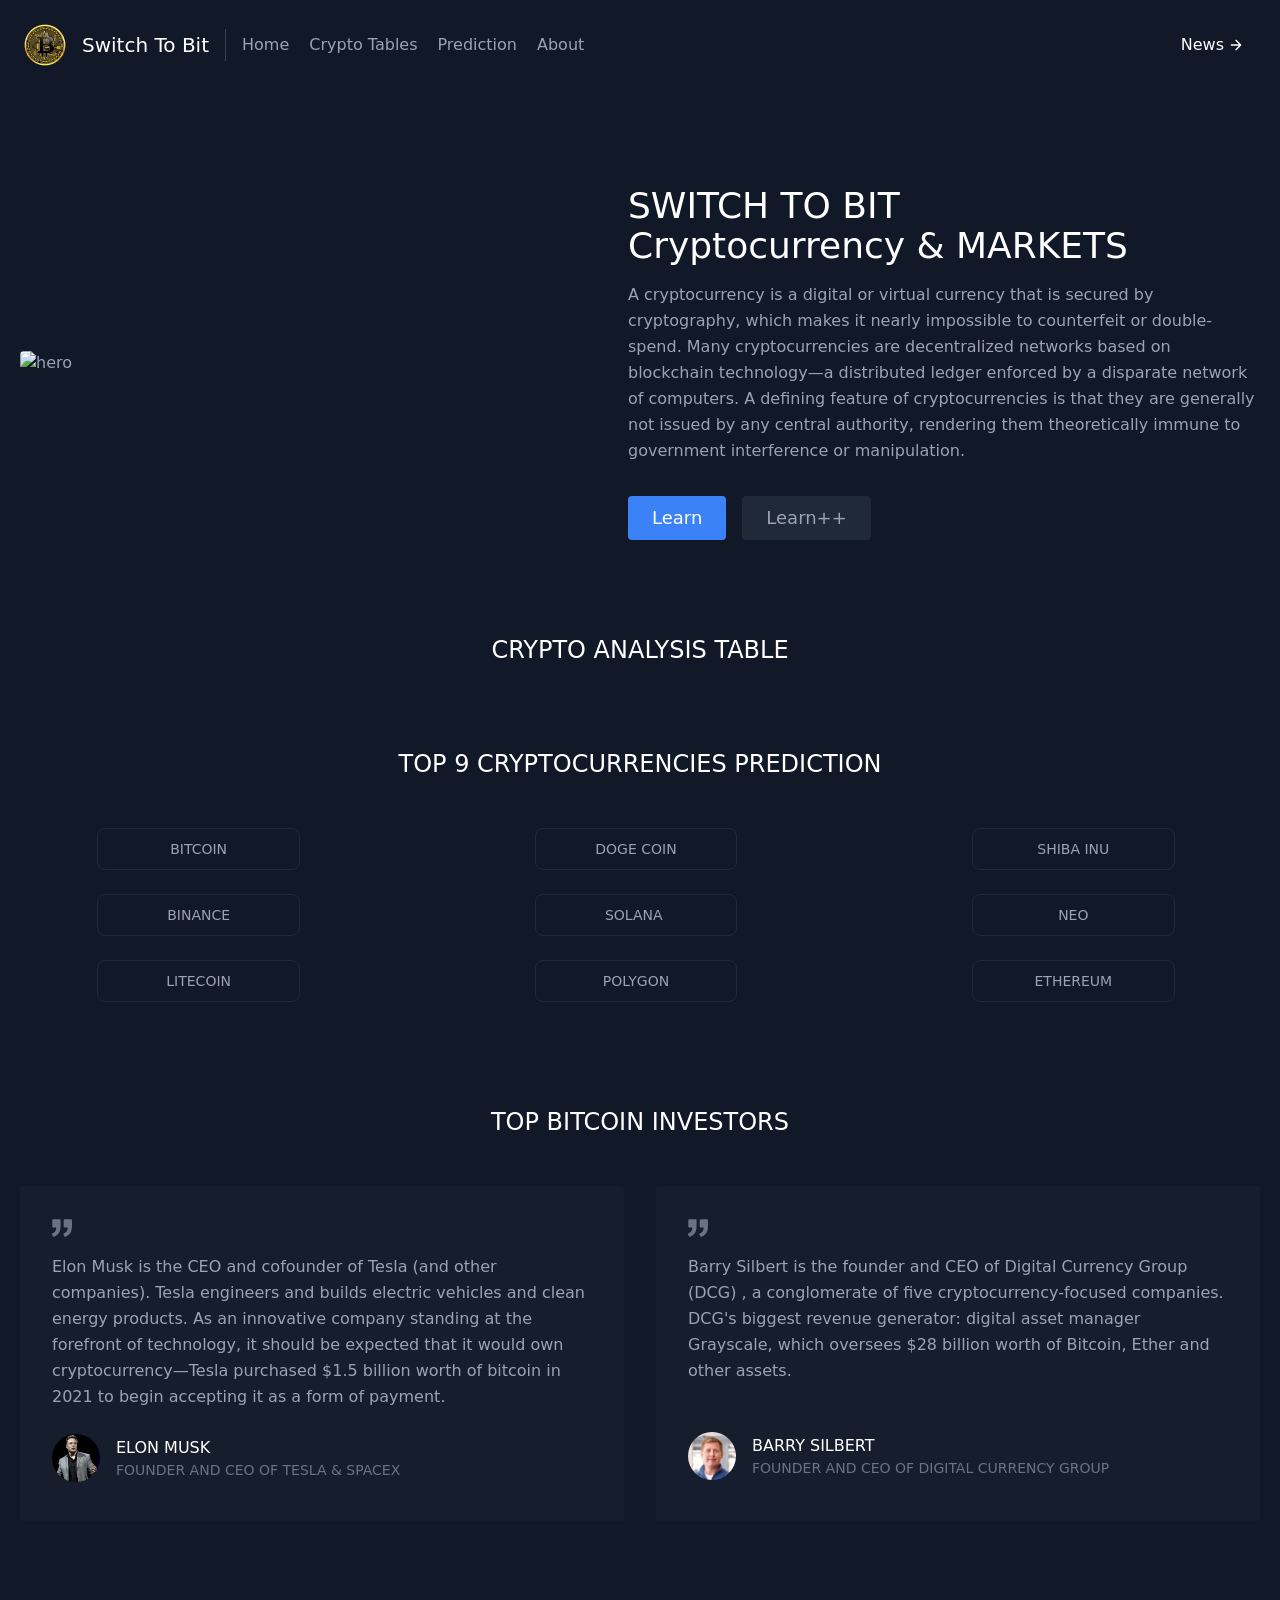
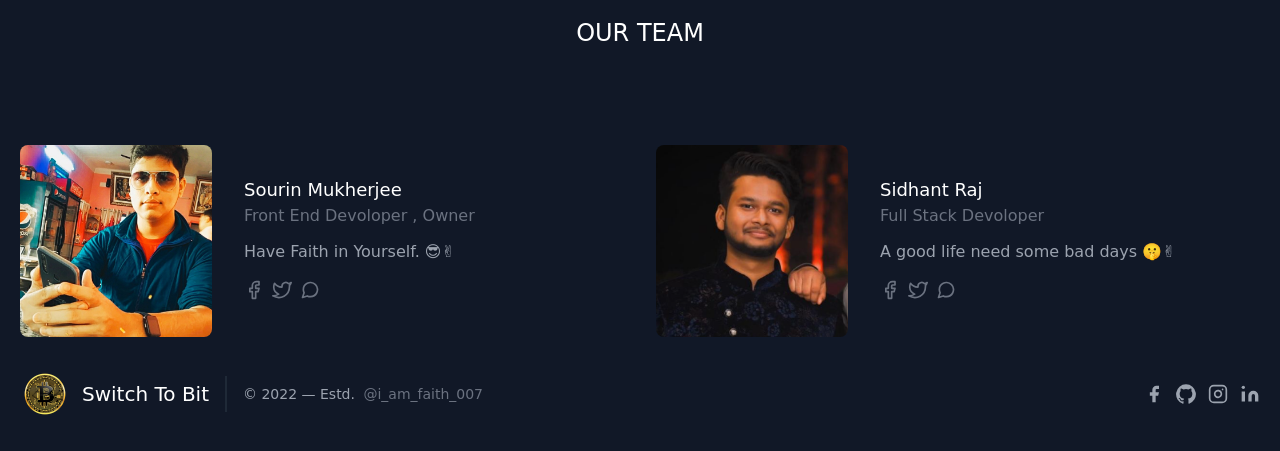
==== index.html @ f7855579 "Modified files" ====
<!doctype html>
<html>

<head>
  <meta charset="UTF-8">
  <meta name="viewport" content="width=device-width, initial-scale=1.0">
  <title>Switch To Bit - Cryptocurrency</title>
  <link rel="icon" href="assets/main_biotcoin_logo.22d9ada9.png" />
  <link rel="stylesheet" href="style.css">
  <script src="script.js" defer></script>
</head>

<body style=" overflow-x: hidden;">
  <!-- <h1>Header File                   Start/h1> -->
  <header class="text-gray-400 bg-gray-900 body-font" style="user-select: auto;">
    <div class="container mx-auto flex flex-wrap p-5 flex-col md:flex-row items-center" style="user-select: auto;">
      <a class="flex title-font font-medium items-center text-white mb-4 md:mb-0" style="user-select: auto;">
        <img src="assets/main_biotcoin_logo.22d9ada9.png" alt="Bitcoin" width="50px">

        <span href="try.html" class="ml-3 text-xl" style="user-select: auto;">Switch To Bit</span>
      </a>
      <nav
        class="md:mr-auto md:ml-4 md:py-1 md:pl-4 md:border-l md:border-gray-700 md:text-base	flex flex-wrap items-center text-[0.95rem] justify-center"
        style="user-select: auto;">
        <a href="#Home" class="mr-5 hover:text-white" style="user-select: auto;">Home</a>
        <a href="#Crypto Tables" class="mr-5 hover:text-white" style="user-select: auto;">Crypto Tables</a>
        <a href="#Prediction" class="mr-5 hover:text-white" style="user-select: auto;">Prediction</a>
        <a href="#About" class="mr-5 hover:text-white" style="user-select: auto;">About</a>
      </nav>
      <button href="/" onclick="openInNewTab('https://u.today/');"
        class="inline-flex items-center bg--800 text-white border-0 py-2 px-4 focus:outline-none hover:bg-blue-800 rounded text-base mt-4 md:mt-0"
        style="user-select: auto;">News
        <svg fill="none" stroke="currentColor" stroke-linecap="round" stroke-linejoin="round" stroke-width="2"
          class="w-4 h-4 ml-1" viewBox="0 0 24 24" style="user-select: auto;">
          <path d="M5 12h14M12 5l7 7-7 7" style="user-select: auto;"></path>
        </svg>
      </button>
      <script
        src="https://cdn.jsdelivr.net/gh/cferdinandi/smooth-scroll@15.0.0/dist/smooth-scroll.polyfills.min.js"></script>
    </div>
    <!-- <h1>Header File                   end/h1> -->

    

    <!-- TradingView Widget BEGIN      SLIDER START-->
   
    <div class="tradingview-widget-container">
      <div class="tradingview-widget-container__widget"></div>
      <!-- <div class="tradingview-widget-copyright"><a href="https://www.tradingview.com/markets/" rel="noopener" target="_blank"><span class="blue-text">Markets</span></a> by TradingView</div> -->
      <script type="text/javascript" src="https://s3.tradingview.com/external-embedding/embed-widget-ticker-tape.js"
        async>
          {
            "symbols": [
              {
                "proName": "BITSTAMP:BTCUSD",
                "title": "Bitcoin"
              },
              {
                "proName": "BITSTAMP:ETHUSD",
                "title": "Ethereum"
              },
              {
                "description": "Solana",
                "proName": "FTX:SOLUSD"
              },
              {
                "description": "Shiba Inu",
                "proName": "KUCOIN:SHIBUSDT"
              },
              {
                "description": "AVAX",
                "proName": "CRYPTOCAP:AVAX"
              },
              {
                "description": "Binance",
                "proName": "BINANCE:BNBUSDT"
              },
              {
                "description": "Doge ",
                "proName": "CRYPTOCAP:DOGE"
              },
              {
                "description": "IOTEX",
                "proName": "BINANCE:IOTXUSDT"
              }
            ],
              "showSymbolLogo": true,
                "colorTheme": "dark",
                  "isTransparent": false,
                    "displayMode": "adaptive",
                      "locale": "en"
          }
        </script>
    </div>
    <!-- TradingView Widget END     SLIDER END-->
  </header>
  <section  id="Home" class="text-gray-400 bg-gray-900 body-font" style="user-select: auto;">
    <div class="container mx-auto flex px-5 py-6 md:py-24 md:flex-row flex-col items-center" style="user-select: auto;">
      <div class="lg:max-w-lg lg:w-full md:w-1/2 w-5/6 md:mb-0 mb-10" style="user-select: auto;">
        <img class="object-cover object-center rounded" alt="hero"
          src="https://source.unsplash.com/random/720x600/?cryptocurrency,bitcoin,cryptomarket,Ethereum,shibainu,stockmarket"
          style="user-select: auto;">
      </div>
      <div
        class="lg:flex-grow md:w-1/2 lg:pl-24 md:pl-16 flex flex-col md:items-start md:text-left items-center text-center"
        style="user-select: auto;">
        <h1  class="title-font sm:text-4xl text-3xl mb-4 font-medium text-white" style="user-select: auto;">
          SWITCH TO BIT
          <br class="hidden lg:inline-block " style="user-select: auto;">Cryptocurrency & MARKETS
        </h1>
        <p class="mb-8 leading-relaxed " style="user-select: auto;">A cryptocurrency is a digital or virtual currency
          that is secured by cryptography, which makes it nearly impossible to counterfeit or double-spend.<span class="hidden md:inline"> Many
          cryptocurrencies are decentralized networks based on blockchain technology—a distributed ledger enforced by a
          disparate network of computers. A defining feature of cryptocurrencies is that they are generally not issued
          by any central authority, rendering them theoretically immune to government interference
          or manipulation.</span></p>
        <div class="flex justify-center" style="user-select: auto;">
          <button href="/" onclick="openInNewTab('https://courses.dcxlearn.com');"
            class="inline-flex text-white bg-blue-500 border-0 py-2 px-6 focus:outline-none hover:bg-blue-600 rounded text-lg"
            style="user-select: auto;">Learn</button>
          <button href="/" onclick="openInNewTab('https://www.coursera.org/courses?query=cryptocurrency');"
            class="ml-4 inline-flex text-gray-400 bg-gray-800 border-0 py-2 px-6 focus:outline-none hover:bg-gray-700 hover:text-white rounded text-lg"
            style="user-select: auto;">Learn++</button>
        </div>
      </div>
    </div>
    <h1 id="Crypto Tables" class="text-xl font-medium title-font mb-8 text-white transition ease-in-out delay-10 hover:-translate-y-1 hover:scale-110  duration-300"><big>
          <center>CRYPTO ANALYSIS TABLE</center>
        </big> </h1>
    <!-- TradingView Widget BEGIN    TABLE START-->
    <section class="m-auto overflow-auto md:overflow-hidden">
      <div class="tradingview-widget-container m-auto">
        <div class="tradingview-widget-container__widget"></div>
        <!-- <div class="tradingview-widget-copyright"><a href="https://www.tradingview.com/markets/cryptocurrencies/prices-all/" rel="noopener" target="_blank"><span class="blue-text">Cryptocurrency Markets</span></a> by TradingView</div> -->
        <script type="text/javascript" src="https://s3.tradingview.com/external-embedding/embed-widget-screener.js"
          async>
            {
              "width": "98%",
                "height": "550",
                  "defaultColumn": "overview",
                    "screener_type": "crypto_mkt",
                      "displayCurrency": "USD",
                        "colorTheme": "dark",
                          "locale": "en"
            }
          </script>
      </div>

    </section>
    <!-- TradingView Widget END    TABLE END-->

  </section>


   <!-- <h1> Prediction                 Start/h1> -->
  <section class="text-gray-400 bg-gray-900 body-font w-full pt-5 m-auto" style="user-select: auto;">


    <h1 id="Prediction" class="text-2xl font-medium title-font mb-12 mt-8 text-white transition ease-in-out delay-10 hover:-translate-y-1 hover:scale-110  duration-300">
          <center>TOP 9 CRYPTOCURRENCIES PREDICTION</center>
        </h1>

    <div class="grid gap-x-8 gap-y-4 grid-cols-2 md:grid-cols-3 justify-items-center">
<!-- 
      <a href="assets/BTC.jpeg" target="_blank"
        class="w-32 md:w-1/2 text-gray-900 hover:text-white border border-gray-800 hover:bg-gray-900 focus:ring-4 focus:outline-none focus:ring-gray-300 font-medium rounded-lg text-sm px-5 py-2.5 text-center mr-2 mb-2 dark:border-gray-600 dark:text-gray-400 dark:hover:text-white dark:hover:bg-gray-600 dark:focus:ring-gray-800">BITCOIN</a> -->

      <a href="assets/btc.jpg" target="_blank" onclick="sendBTC()"
        class="w-32 md:w-1/2 text-red-900 hover:text-white border border-gray-800 hover:bg-gray-900 focus:ring-4 md:focus:outline-none md:focus:ring-gray-300 font-medium rounded-lg text-sm px-5 py-2.5 text-center mr-2 mb-2 dark:border-gray-600 dark:text-gray-400 dark:hover:text-white dark:hover:bg-gray-600 dark:focus:ring-gray-800">BITCOIN</a>

      <a href="assets/doge.jpg" target="_blank" onclick="sendDOGE()"
        class="w-32 md:w-1/2 text-red-900 hover:text-white border border-gray-800 hover:bg-gray-900 focus:ring-4 md:focus:outline-none md:focus:ring-gray-300 font-medium rounded-lg text-sm px-5 py-2.5 text-center mr-2 mb-2 dark:border-gray-600 dark:text-gray-400 dark:hover:text-white dark:hover:bg-gray-600 dark:focus:ring-gray-800">DOGE COIN</a>

      <a href="assets/shb.jpg" target="_blank" onclick="sendSHB()"
        class="w-32 md:w-1/2 text-red-900 hover:text-white border border-gray-800 hover:bg-gray-900 focus:ring-4 md:focus:outline-none md:focus:ring-gray-300 font-medium rounded-lg text-sm px-5 py-2.5 text-center mr-2 mb-2 dark:border-gray-600 dark:text-gray-400 dark:hover:text-white dark:hover:bg-gray-600 dark:focus:ring-gray-800">SHIBA INU</a>

      <a href="assets/binance.jpg" target="_blank" onclick="sendBNC()"
        class="w-32 md:w-1/2 text-red-900 hover:text-white border border-gray-800 hover:bg-gray-900 focus:ring-4 md:focus:outline-none md:focus:ring-gray-300 font-medium rounded-lg text-sm px-5 py-2.5 text-center mr-2 mb-2 dark:border-gray-600 dark:text-gray-400 dark:hover:text-white dark:hover:bg-gray-600 dark:focus:ring-gray-800">BINANCE</a>

      <a href="assets/sol.jpg" target="_blank" onclick="sendSOL()"
        class="w-32 md:w-1/2 text-red-900 hover:text-white border border-gray-800 hover:bg-gray-900 focus:ring-4 md:focus:outline-none md:focus:ring-gray-300 font-medium rounded-lg text-sm px-5 py-2.5 text-center mr-2 mb-2 dark:border-gray-600 dark:text-gray-400 dark:hover:text-white dark:hover:bg-gray-600 dark:focus:ring-gray-800">SOLANA&nbsp;</a>

      <a href="assets/neo.jpg" target="_blank" onclick="sendNEO()"
        class="w-32 md:w-1/2 text-red-900 hover:text-white border border-gray-800 hover:bg-gray-900 focus:ring-4 md:focus:outline-none md:focus:ring-gray-300 font-medium rounded-lg text-sm px-5 py-2.5 text-center mr-2 mb-2 dark:border-gray-600 dark:text-gray-400 dark:hover:text-white dark:hover:bg-gray-600 dark:focus:ring-gray-800">NEO</a>

      <a href="assets/lite.jpg" target="_blank" onclick="sendLITE()"
        class="w-32 md:w-1/2 text-red-900 hover:text-white border border-gray-800 hover:bg-gray-900 focus:ring-4 md:focus:outline-none md:focus:ring-gray-300 font-medium rounded-lg text-sm px-5 py-2.5 text-center mr-2 mb-2 dark:border-gray-600 dark:text-gray-400 dark:hover:text-white dark:hover:bg-gray-600 dark:focus:ring-gray-800">LITECOIN</a>

      <a href="assets/pol.jpg" target="_blank" onclick="sendPOL()"
        class="w-32 md:w-1/2 text-red-900 hover:text-white border border-gray-800 hover:bg-gray-900 focus:ring-4 md:focus:outline-none md:focus:ring-gray-300 font-medium rounded-lg text-sm px-5 py-2.5 text-center mr-2 mb-2 dark:border-gray-600 dark:text-gray-400 dark:hover:text-white dark:hover:bg-gray-600 dark:focus:ring-gray-800">POLYGON</a>

      <a href="assets/eth.jpg" target="_blank" onclick="sendETH()"
        class="w-32 md:w-1/2 text-red-900 hover:text-white border border-gray-800 hover:bg-gray-900 focus:ring-4 md:focus:outline-none md:focus:ring-gray-300 font-medium rounded-lg text-sm px-5 py-2.5 text-center mr-2 mb-2 dark:border-gray-600 dark:text-gray-400 dark:hover:text-white dark:hover:bg-gray-600 dark:focus:ring-gray-800">ETHEREUM</a>

      <a href="assets/monero.jpg" target="_blank" onclick="sendMON()"
        class="w-32 md:w-1/2 text-red-900 hover:text-white border border-gray-800 hover:bg-gray-900 focus:ring-4 md:focus:outline-none md:focus:ring-gray-300 font-medium rounded-lg text-sm px-5 py-2.5 text-center mr-2 mb-2 dark:border-gray-600 dark:text-gray-400 dark:hover:text-white dark:hover:bg-gray-600 dark:focus:ring-gray-800 md:hidden" >MONERO</a>
    </div>
  </section>


  <!-- <h1> Prediction                 End/h1> -->

  <!-- <h1> Investors                 Start/h1> -->
  <section class="text-gray-400 bg-gray-900 body-font" style="user-select: auto;">
    <div class="container px-5 py-24 mx-auto" style="user-select: auto;">
      <h1 id="Testimonials" class="text-2xl font-medium title-font text-white mb-12 text-center transition ease-in-out delay-10 hover:-translate-y-1 hover:scale-110  duration-300"
        style="user-select: auto;">TOP BITCOIN INVESTORS</h1>
      <div class="flex flex-wrap -m-4" style="user-select: auto;">
        <div class="p-4 md:w-1/2 w-full" style="user-select: auto;">
          <div class="h-full bg-gray-800 bg-opacity-40 p-8 rounded" style="user-select: auto;">
            <svg xmlns="http://www.w3.org/2000/svg" fill="currentColor" class="block w-5 h-5 text-gray-500 mb-4"
              viewBox="0 0 975.036 975.036" style="user-select: auto;">
              <path
                d="M925.036 57.197h-304c-27.6 0-50 22.4-50 50v304c0 27.601 22.4 50 50 50h145.5c-1.9 79.601-20.4 143.3-55.4 191.2-27.6 37.8-69.399 69.1-125.3 93.8-25.7 11.3-36.8 41.7-24.8 67.101l36 76c11.6 24.399 40.3 35.1 65.1 24.399 66.2-28.6 122.101-64.8 167.7-108.8 55.601-53.7 93.7-114.3 114.3-181.9 20.601-67.6 30.9-159.8 30.9-276.8v-239c0-27.599-22.401-50-50-50zM106.036 913.497c65.4-28.5 121-64.699 166.9-108.6 56.1-53.7 94.4-114.1 115-181.2 20.6-67.1 30.899-159.6 30.899-277.5v-239c0-27.6-22.399-50-50-50h-304c-27.6 0-50 22.4-50 50v304c0 27.601 22.4 50 50 50h145.5c-1.9 79.601-20.4 143.3-55.4 191.2-27.6 37.8-69.4 69.1-125.3 93.8-25.7 11.3-36.8 41.7-24.8 67.101l35.9 75.8c11.601 24.399 40.501 35.2 65.301 24.399z"
                style="user-select: auto;"></path>
            </svg>
            <p class="leading-relaxed mb-6" style="user-select: auto;">Elon Musk is the CEO and cofounder of Tesla (and
              other companies). Tesla engineers and builds electric vehicles and clean energy products. As an innovative
              company standing at the forefront of technology, it should be expected that it would own
              cryptocurrency—Tesla purchased $1.5 billion worth of bitcoin in 2021 to begin accepting it as a form of
              payment.</p>
            <a class="inline-flex items-center" style="user-select: auto;">
              <img alt="testimonial" src="assets/elon-musk-TESLA-JOBS-reuters-1200.d44af279.jpg"
                class="w-12 h-12 rounded-full flex-shrink-0 object-cover object-center" style="user-select: auto;">
              <span class="flex-grow flex flex-col pl-4" style="user-select: auto;">
                <span class="title-font font-medium text-white" style="user-select: auto;">ELON MUSK</span>
                <span class="text-gray-500 text-sm" style="user-select: auto;">FOUNDER AND CEO OF TESLA & SPACEX</span>
              </span>
            </a>
          </div>
        </div>
        <div class="p-4 md:w-1/2 w-full" style="user-select: auto;">
          <div class="h-full bg-gray-800 bg-opacity-40 p-8 rounded" style="user-select: auto;">
            <svg xmlns="http://www.w3.org/2000/svg" fill="currentColor" class="block w-5 h-5 text-gray-500 mb-4"
              viewBox="0 0 975.036 975.036" style="user-select: auto;">
              <path
                d="M925.036 57.197h-304c-27.6 0-50 22.4-50 50v304c0 27.601 22.4 50 50 50h145.5c-1.9 79.601-20.4 143.3-55.4 191.2-27.6 37.8-69.399 69.1-125.3 93.8-25.7 11.3-36.8 41.7-24.8 67.101l36 76c11.6 24.399 40.3 35.1 65.1 24.399 66.2-28.6 122.101-64.8 167.7-108.8 55.601-53.7 93.7-114.3 114.3-181.9 20.601-67.6 30.9-159.8 30.9-276.8v-239c0-27.599-22.401-50-50-50zM106.036 913.497c65.4-28.5 121-64.699 166.9-108.6 56.1-53.7 94.4-114.1 115-181.2 20.6-67.1 30.899-159.6 30.899-277.5v-239c0-27.6-22.399-50-50-50h-304c-27.6 0-50 22.4-50 50v304c0 27.601 22.4 50 50 50h145.5c-1.9 79.601-20.4 143.3-55.4 191.2-27.6 37.8-69.4 69.1-125.3 93.8-25.7 11.3-36.8 41.7-24.8 67.101l35.9 75.8c11.601 24.399 40.501 35.2 65.301 24.399z"
                style="user-select: auto;"></path>
            </svg>
            <p class="leading-relaxed mb-6" style="user-select: auto;">Barry Silbert is the founder and CEO of Digital
              Currency Group (DCG) , a conglomerate of five cryptocurrency-focused companies. DCG's biggest revenue
              generator: digital asset manager Grayscale, which oversees $28 billion worth of Bitcoin, Ether and other
              assets. &nbsp; </p>
            <br>
            <a class="inline-flex items-center" style="user-select: auto;">
              <img alt="testimonial" src="assets/barry_silvert.3942fd55.jpg"
                class="w-12 h-12 rounded-full flex-shrink-0 object-cover object-center" style="user-select: auto;">
              <span class="flex-grow flex flex-col pl-4" style="user-select: auto;">
                <span class="title-font font-medium text-white" style="user-select: auto;">BARRY SILBERT</span>
                <span class="text-gray-500 text-sm" style="user-select: auto;">FOUNDER AND CEO OF DIGITAL CURRENCY
                  GROUP</span>
              </span>
            </a>
          </div>
        </div>
      </div>
    </div>
  </section>


  <!-- <h1> Investors                 End/h1> -->

  <!-- <h1> Our Team                Start/h1> -->

  <section id="About" class="text-gray-400 bg-gray-900 body-font" style="user-select: auto;">
    <div class="container px-5 mx-auto" style="user-select: auto;">
      <div class="flex flex-col text-center w-full mb-20" style="user-select: auto;">
        <h1 class="text-2xl font-medium title-font mb-4 text-white transition ease-in-out delay-100 hover:-translate-y-1 hover:scale-110  duration-300" style="user-select: auto;">OUR TEAM
        </h1>
        <p class="lg:w-2/3 mx-auto leading-relaxed text-base" style="user-select: auto;"></p>
      </div>
      <div class="flex flex-wrap justify-center -m-4" style="user-select: auto;">


        <div class="p-4 lg:w-1/2" style="user-select: auto;">
          <div
            class="h-full flex sm:flex-row flex-col items-center sm:justify-start justify-center text-center sm:text-left"
            style="user-select: auto;">
            <img alt="team" class="flex-shrink-0 rounded-lg w-48 h-48 object-cover object-center sm:mb-0 mb-4"
              src="assets/WEB photo my.9a3448dc.jpeg" style="user-select: auto;">
            <div class="flex-grow sm:pl-8" style="user-select: auto;">
              <h2 class="title-font font-medium text-lg text-white" style="user-select: auto;">Sourin Mukherjee</h2>
              <h3 class="text-gray-500 mb-3" style="user-select: auto;">Front End Devoloper , Owner</h3>
              <p class="mb-4" style="user-select: auto;">Have Faith in Yourself. 😎✌</p>
              <span class="inline-flex" style="user-select: auto;">
                <a href="https://www.facebook.com/profile.php?id=100068647069869" target="_blank" class="text-gray-500" style="user-select: auto;">
                  <svg fill="none" stroke="currentColor" stroke-linecap="round" stroke-linejoin="round" stroke-width="2"
                    class="w-5 h-5" viewBox="0 0 24 24" style="user-select: auto;">
                    <path d="M18 2h-3a5 5 0 00-5 5v3H7v4h3v8h4v-8h3l1-4h-4V7a1 1 0 011-1h3z" style="user-select: auto;">
                    </path>
                  </svg>
                </a>
                <a class="ml-2 text-gray-500" style="user-select: auto;">
                  <svg fill="none" stroke="currentColor" stroke-linecap="round" stroke-linejoin="round" stroke-width="2"
                    class="w-5 h-5" viewBox="0 0 24 24" style="user-select: auto;">
                    <path
                      d="M23 3a10.9 10.9 0 01-3.14 1.53 4.48 4.48 0 00-7.86 3v1A10.66 10.66 0 013 4s-4 9 5 13a11.64 11.64 0 01-7 2c9 5 20 0 20-11.5a4.5 4.5 0 00-.08-.83A7.72 7.72 0 0023 3z"
                      style="user-select: auto;"></path>
                  </svg>
                </a>
                <a href="https://www.instagram.com/faith_gaming.exe/" target="_blank" class="ml-2 text-gray-500" style="user-select: auto;">
                  <svg fill="none" stroke="currentColor" stroke-linecap="round" stroke-linejoin="round" stroke-width="2"
                    class="w-5 h-5" viewBox="0 0 24 24" style="user-select: auto;">
                    <path
                      d="M21 11.5a8.38 8.38 0 01-.9 3.8 8.5 8.5 0 01-7.6 4.7 8.38 8.38 0 01-3.8-.9L3 21l1.9-5.7a8.38 8.38 0 01-.9-3.8 8.5 8.5 0 014.7-7.6 8.38 8.38 0 013.8-.9h.5a8.48 8.48 0 018 8v.5z"
                      style="user-select: auto;"></path>
                  </svg>
                </a>
              </span>
            </div>
          </div>
        </div>
        <div class="p-4 lg:w-1/2" style="user-select: auto;">
          <div
            class="h-full flex sm:flex-row flex-col items-center sm:justify-start justify-center text-center sm:text-left"
            style="user-select: auto;">
            <img alt="team" class="flex-shrink-0 rounded-lg w-48 h-48 object-cover object-center sm:mb-0 mb-4"
              src="assets/WEB photo sid.c512eb68.jpeg" style="user-select: auto;">
            <div class="flex-grow sm:pl-8" style="user-select: auto;">
              <h2 class="title-font font-medium text-lg text-white" style="user-select: auto;">Sidhant Raj</h2>
              <h3 class="text-gray-500 mb-3" style="user-select: auto;">Full Stack Devoloper</h3>
              <p class="mb-4" style="user-select: auto;">A good life need some bad days 🤫✌️</p>
              <span class="inline-flex" style="user-select: auto;">
                <a href="https://www.facebook.com/Sidhant.razzz" target="_blank" class="text-gray-500" style="user-select: auto;">
                  <svg fill="none" stroke="currentColor" stroke-linecap="round" stroke-linejoin="round" stroke-width="2"
                    class="w-5 h-5" viewBox="0 0 24 24" style="user-select: auto;">
                    <path d="M18 2h-3a5 5 0 00-5 5v3H7v4h3v8h4v-8h3l1-4h-4V7a1 1 0 011-1h3z" style="user-select: auto;">
                    </path>
                  </svg>
                </a>
                <a class="ml-2 text-gray-500" style="user-select: auto;">
                  <svg fill="none" stroke="currentColor" stroke-linecap="round" stroke-linejoin="round" stroke-width="2"
                    class="w-5 h-5" viewBox="0 0 24 24" style="user-select: auto;">
                    <path
                      d="M23 3a10.9 10.9 0 01-3.14 1.53 4.48 4.48 0 00-7.86 3v1A10.66 10.66 0 013 4s-4 9 5 13a11.64 11.64 0 01-7 2c9 5 20 0 20-11.5a4.5 4.5 0 00-.08-.83A7.72 7.72 0 0023 3z"
                      style="user-select: auto;"></path>
                  </svg>
                </a>
                <a href="https://www.instagram.com/sidhant.rajj/" target="_blank" class="ml-2 text-gray-500" style="user-select: auto;">
                  <svg fill="none" stroke="currentColor" stroke-linecap="round" stroke-linejoin="round" stroke-width="2"
                    class="w-5 h-5" viewBox="0 0 24 24" style="user-select: auto;">
                    <path
                      d="M21 11.5a8.38 8.38 0 01-.9 3.8 8.5 8.5 0 01-7.6 4.7 8.38 8.38 0 01-3.8-.9L3 21l1.9-5.7a8.38 8.38 0 01-.9-3.8 8.5 8.5 0 014.7-7.6 8.38 8.38 0 013.8-.9h.5a8.48 8.48 0 018 8v.5z"
                      style="user-select: auto;"></path>
                  </svg>
                </a>
              </span>
            </div>
          </div>
        </div>

      </div>
    </div>
  </section>


  <!-- <h1> Our Team               End/h1> -->


  <!-- <h1> Footer               Start/h1> -->
  <footer class="text-gray-400 bg-gray-900 body-font" style="user-select: auto;">
    <div class="container px-5 py-8 mx-auto flex items-center sm:flex-row flex-col" style="user-select: auto;">
      <a class="flex title-font font-medium items-center md:justify-start justify-center text-white"
        style="user-select: auto;">
        <img src="assets/main_biotcoin_logo.22d9ada9.png" alt="Bitcoin" width="50px">
        <span class="ml-3 text-xl" style="user-select: auto;">Switch To Bit</span>
      </a>
      <p class="text-sm text-gray-400 sm:ml-4 sm:pl-4 sm:border-l-2 sm:border-gray-800 sm:py-2 sm:mt-0 mt-4"
        style="user-select: auto;">© 2022 — Estd.
        <a href="https://linktr.ee/i_am_faith_007" class="text-gray-500 ml-1 cursor-pointer" target="_blank" rel="noopener noreferrer"
          style="user-select: auto;">@i_am_faith_007</a>
      </p>
      <span class="inline-flex sm:ml-auto sm:mt-0 mt-4 justify-center sm:justify-start cursor-pointer" style="user-select: auto;">
        <a href="https://www.facebook.com/sourin.mukherjee833" target="_blank" class="text-gray-400" style="user-select: auto;">
          <svg fill="currentColor" stroke-linecap="round" stroke-linejoin="round" stroke-width="2" class="w-5 h-5"
            viewBox="0 0 24 24" style="user-select: auto;">
            <path d="M18 2h-3a5 5 0 00-5 5v3H7v4h3v8h4v-8h3l1-4h-4V7a1 1 0 011-1h3z" style="user-select: auto;"></path>
          </svg>
        </a>
        <a href="https://github.com/i-am-faith" target="_blank" class="ml-3 text-gray-400" style="user-select: auto;">
          <svg class="w-5 h-5 text-gray-700 dark:text-white" aria-hidden="true" xmlns="http://www.w3.org/2000/svg" fill="currentColor" viewBox="0 0 20 20">
            <path fill-rule="evenodd" d="M10 .333A9.911 9.911 0 0 0 6.866 19.65c.5.092.678-.215.678-.477 0-.237-.01-1.017-.014-1.845-2.757.6-3.338-1.169-3.338-1.169a2.627 2.627 0 0 0-1.1-1.451c-.9-.615.07-.6.07-.6a2.084 2.084 0 0 1 1.518 1.021 2.11 2.11 0 0 0 2.884.823c.044-.503.268-.973.63-1.325-2.2-.25-4.516-1.1-4.516-4.9A3.832 3.832 0 0 1 4.7 7.068a3.56 3.56 0 0 1 .095-2.623s.832-.266 2.726 1.016a9.409 9.409 0 0 1 4.962 0c1.89-1.282 2.717-1.016 2.717-1.016.366.83.402 1.768.1 2.623a3.827 3.827 0 0 1 1.02 2.659c0 3.807-2.319 4.644-4.525 4.889a2.366 2.366 0 0 1 .673 1.834c0 1.326-.012 2.394-.012 2.72 0 .263.18.572.681.475A9.911 9.911 0 0 0 10 .333Z" clip-rule="evenodd"></path>
          </svg>
        </a>
        <a href="https://www.instagram.com/i_am_faith_007/" target="_blank" class="ml-3 text-gray-400" style="user-select: auto;">
          <svg fill="none" stroke="currentColor" stroke-linecap="round" stroke-linejoin="round" stroke-width="2"
            class="w-5 h-5" viewBox="0 0 24 24" style="user-select: auto;">
            <rect width="20" height="20" x="2" y="2" rx="5" ry="5" style="user-select: auto;"></rect>
            <path d="M16 11.37A4 4 0 1112.63 8 4 4 0 0116 11.37zm1.5-4.87h.01" style="user-select: auto;"></path>
          </svg>
        </a>
        <a href="https://www.linkedin.com/in/sourin-mukherjee2105833/" class="ml-3 text-gray-400" style="user-select: auto;">
          <svg fill="currentColor" stroke="currentColor" stroke-linecap="round" stroke-linejoin="round" stroke-width="0"
            class="w-5 h-5" viewBox="0 0 24 24" style="user-select: auto;">
            <path stroke="none" d="M16 8a6 6 0 016 6v7h-4v-7a2 2 0 00-2-2 2 2 0 00-2 2v7h-4v-7a6 6 0 016-6zM2 9h4v12H2z"
              style="user-select: auto;"></path>
            <circle cx="4" cy="4" r="2" stroke="none" style="user-select: auto;"></circle>
          </svg>
        </a>
      </span>
    </div>
  </footer>

  <!-- <h1> Fototer               End/h1> -->
</body>
<script>
  function openInNewTab(href) {
    Object.assign(document.createElement('a'), {
      target: '_blank',
      rel: 'noopener noreferrer',
      href: href,
    }).click();
  }

</script>

</html>
---- style.css ----
*,
:before,
:after {
    box-sizing: border-box;
    border-width: 0;
    border-style: solid;
    border-color: #e5e7eb
}

:before,
:after {
    --tw-content: ""
}

html {
    line-height: 1.5;
    -webkit-text-size-adjust: 100%;
    -moz-tab-size: 4;
    -o-tab-size: 4;
    tab-size: 4;
    font-family: ui-sans-serif, system-ui, -apple-system, BlinkMacSystemFont, Segoe UI, Roboto, Helvetica Neue, Arial, Noto Sans, sans-serif, "Apple Color Emoji", "Segoe UI Emoji", Segoe UI Symbol, "Noto Color Emoji"
}

body {
    margin: 0;
    line-height: inherit
}

hr {
    height: 0;
    color: inherit;
    border-top-width: 1px
}

abbr:where([title]) {
    -webkit-text-decoration: underline dotted;
    text-decoration: underline dotted
}

h1,
h2,
h3,
h4,
h5,
h6 {
    font-size: inherit;
    font-weight: inherit
}

a {
    color: inherit;
    text-decoration: inherit
}

b,
strong {
    font-weight: bolder
}

code,
kbd,
samp,
pre {
    font-family: ui-monospace, SFMono-Regular, Menlo, Monaco, Consolas, Liberation Mono, Courier New, monospace;
    font-size: 1em
}

small {
    font-size: 80%
}

sub,
sup {
    font-size: 75%;
    line-height: 0;
    position: relative;
    vertical-align: baseline
}

sub {
    bottom: -.25em
}

sup {
    top: -.5em
}

table {
    text-indent: 0;
    border-color: inherit;
    border-collapse: collapse
}

button,
input,
optgroup,
select,
textarea {
    font-family: inherit;
    font-size: 100%;
    font-weight: inherit;
    line-height: inherit;
    color: inherit;
    margin: 0;
    padding: 0
}

button,
select {
    text-transform: none
}

button,
[type=button],
[type=reset],
[type=submit] {
    -webkit-appearance: button;
    background-color: transparent;
    background-image: none
}

:-moz-focusring {
    outline: auto
}

:-moz-ui-invalid {
    box-shadow: none
}

progress {
    vertical-align: baseline
}

::-webkit-inner-spin-button,
::-webkit-outer-spin-button {
    height: auto
}

[type=search] {
    -webkit-appearance: textfield;
    outline-offset: -2px
}

::-webkit-search-decoration {
    -webkit-appearance: none
}

::-webkit-file-upload-button {
    -webkit-appearance: button;
    font: inherit
}

summary {
    display: list-item
}

blockquote,
dl,
dd,
h1,
h2,
h3,
h4,
h5,
h6,
hr,
figure,
p,
pre {
    margin: 0
}

fieldset {
    margin: 0;
    padding: 0
}

legend {
    padding: 0
}

ol,
ul,
menu {
    list-style: none;
    margin: 0;
    padding: 0
}

textarea {
    resize: vertical
}

input::-moz-placeholder,
textarea::-moz-placeholder {
    opacity: 1;
    color: #9ca3af
}

input::placeholder,
textarea::placeholder {
    opacity: 1;
    color: #9ca3af
}

button,
[role=button] {
    cursor: pointer
}

:disabled {
    cursor: default
}

img,
svg,
video,
canvas,
audio,
iframe,
embed,
object {
    display: block;
    vertical-align: middle
}

img,
video {
    max-width: 100%;
    height: auto
}

*,
:before,
:after {
    --tw-border-spacing-x: 0;
    --tw-border-spacing-y: 0;
    --tw-translate-x: 0;
    --tw-translate-y: 0;
    --tw-rotate: 0;
    --tw-skew-x: 0;
    --tw-skew-y: 0;
    --tw-scale-x: 1;
    --tw-scale-y: 1;
    --tw-pan-x: ;
    --tw-pan-y: ;
    --tw-pinch-zoom: ;
    --tw-scroll-snap-strictness: proximity;
    --tw-ordinal: ;
    --tw-slashed-zero: ;
    --tw-numeric-figure: ;
    --tw-numeric-spacing: ;
    --tw-numeric-fraction: ;
    --tw-ring-inset: ;
    --tw-ring-offset-width: 0px;
    --tw-ring-offset-color: #fff;
    --tw-ring-color: rgb(59 130 246 / .5);
    --tw-ring-offset-shadow: 0 0 #0000;
    --tw-ring-shadow: 0 0 #0000;
    --tw-shadow: 0 0 #0000;
    --tw-shadow-colored: 0 0 #0000;
    --tw-blur: ;
    --tw-brightness: ;
    --tw-contrast: ;
    --tw-grayscale: ;
    --tw-hue-rotate: ;
    --tw-invert: ;
    --tw-saturate: ;
    --tw-sepia: ;
    --tw-drop-shadow: ;
    --tw-backdrop-blur: ;
    --tw-backdrop-brightness: ;
    --tw-backdrop-contrast: ;
    --tw-backdrop-grayscale: ;
    --tw-backdrop-hue-rotate: ;
    --tw-backdrop-invert: ;
    --tw-backdrop-opacity: ;
    --tw-backdrop-saturate: ;
    --tw-backdrop-sepia:
}

::-webkit-backdrop {
    --tw-border-spacing-x: 0;
    --tw-border-spacing-y: 0;
    --tw-translate-x: 0;
    --tw-translate-y: 0;
    --tw-rotate: 0;
    --tw-skew-x: 0;
    --tw-skew-y: 0;
    --tw-scale-x: 1;
    --tw-scale-y: 1;
    --tw-pan-x: ;
    --tw-pan-y: ;
    --tw-pinch-zoom: ;
    --tw-scroll-snap-strictness: proximity;
    --tw-ordinal: ;
    --tw-slashed-zero: ;
    --tw-numeric-figure: ;
    --tw-numeric-spacing: ;
    --tw-numeric-fraction: ;
    --tw-ring-inset: ;
    --tw-ring-offset-width: 0px;
    --tw-ring-offset-color: #fff;
    --tw-ring-color: rgb(59 130 246 / .5);
    --tw-ring-offset-shadow: 0 0 #0000;
    --tw-ring-shadow: 0 0 #0000;
    --tw-shadow: 0 0 #0000;
    --tw-shadow-colored: 0 0 #0000;
    --tw-blur: ;
    --tw-brightness: ;
    --tw-contrast: ;
    --tw-grayscale: ;
    --tw-hue-rotate: ;
    --tw-invert: ;
    --tw-saturate: ;
    --tw-sepia: ;
    --tw-drop-shadow: ;
    --tw-backdrop-blur: ;
    --tw-backdrop-brightness: ;
    --tw-backdrop-contrast: ;
    --tw-backdrop-grayscale: ;
    --tw-backdrop-hue-rotate: ;
    --tw-backdrop-invert: ;
    --tw-backdrop-opacity: ;
    --tw-backdrop-saturate: ;
    --tw-backdrop-sepia:
}

::backdrop {
    --tw-border-spacing-x: 0;
    --tw-border-spacing-y: 0;
    --tw-translate-x: 0;
    --tw-translate-y: 0;
    --tw-rotate: 0;
    --tw-skew-x: 0;
    --tw-skew-y: 0;
    --tw-scale-x: 1;
    --tw-scale-y: 1;
    --tw-pan-x: ;
    --tw-pan-y: ;
    --tw-pinch-zoom: ;
    --tw-scroll-snap-strictness: proximity;
    --tw-ordinal: ;
    --tw-slashed-zero: ;
    --tw-numeric-figure: ;
    --tw-numeric-spacing: ;
    --tw-numeric-fraction: ;
    --tw-ring-inset: ;
    --tw-ring-offset-width: 0px;
    --tw-ring-offset-color: #fff;
    --tw-ring-color: rgb(59 130 246 / .5);
    --tw-ring-offset-shadow: 0 0 #0000;
    --tw-ring-shadow: 0 0 #0000;
    --tw-shadow: 0 0 #0000;
    --tw-shadow-colored: 0 0 #0000;
    --tw-blur: ;
    --tw-brightness: ;
    --tw-contrast: ;
    --tw-grayscale: ;
    --tw-hue-rotate: ;
    --tw-invert: ;
    --tw-saturate: ;
    --tw-sepia: ;
    --tw-drop-shadow: ;
    --tw-backdrop-blur: ;
    --tw-backdrop-brightness: ;
    --tw-backdrop-contrast: ;
    --tw-backdrop-grayscale: ;
    --tw-backdrop-hue-rotate: ;
    --tw-backdrop-invert: ;
    --tw-backdrop-opacity: ;
    --tw-backdrop-saturate: ;
    --tw-backdrop-sepia:
}

.container {
    width: 100%
}

@media (min-width: 640px) {
    .container {
        max-width: 640px
    }
}

@media (min-width: 768px) {
    .container {
        max-width: 768px
    }
}

@media (min-width: 1024px) {
    .container {
        max-width: 1024px
    }
}

@media (min-width: 1280px) {
    .container {
        max-width: 1280px
    }
}

@media (min-width: 1536px) {
    .container {
        max-width: 1536px
    }
}

.m-auto {
    margin: auto
}

.-m-4 {
    margin: -1rem
}

.mx-auto {
    margin-left: auto;
    margin-right: auto
}

.mb-4 {
    margin-bottom: 1rem
}

.ml-3 {
    margin-left: .75rem
}

.mr-5 {
    margin-right: 1.25rem
}

.mt-4 {
    margin-top: 1rem
}

.ml-1 {
    margin-left: .25rem
}

.mb-10 {
    margin-bottom: 2.5rem
}

.mb-8 {
    margin-bottom: 2rem
}

.ml-4 {
    margin-left: 1rem
}

.mb-12 {
    margin-bottom: 3rem
}

.mt-8 {
    margin-top: 2rem
}

.mr-2 {
    margin-right: .5rem
}

.mb-2 {
    margin-bottom: .5rem
}

.mb-6 {
    margin-bottom: 1.5rem
}

.mb-20 {
    margin-bottom: 5rem
}

.mb-3 {
    margin-bottom: .75rem
}

.ml-2 {
    margin-left: .5rem
}

.block {
    display: block
}

.flex {
    display: flex
}

.inline-flex {
    display: inline-flex
}

.grid {
    display: grid
}

.hidden {
    display: none
}

.h-4 {
    height: 1rem
}

.h-full {
    height: 100%
}

.h-5 {
    height: 1.25rem
}

.h-12 {
    height: 3rem
}

.h-48 {
    height: 12rem
}

.w-4 {
    width: 1rem
}

.w-5\/6 {
    width: 83.333333%
}

.w-full {
    width: 100%
}

.w-32 {
    width: 8rem
}

.w-5 {
    width: 1.25rem
}

.w-12 {
    width: 3rem
}

.w-48 {
    width: 12rem
}

.flex-shrink-0 {
    flex-shrink: 0
}

.flex-grow {
    flex-grow: 1
}

.cursor-pointer {
    cursor: pointer
}

.grid-cols-2 {
    grid-template-columns: repeat(2, minmax(0, 1fr))
}

.flex-col {
    flex-direction: column
}

.flex-wrap {
    flex-wrap: wrap
}

.items-center {
    align-items: center
}

.justify-center {
    justify-content: center
}

.justify-items-center {
    justify-items: center
}

.gap-x-8 {
    -moz-column-gap: 2rem;
    column-gap: 2rem
}

.gap-y-4 {
    row-gap: 1rem
}

.overflow-auto {
    overflow: auto
}

.rounded {
    border-radius: .25rem
}

.rounded-lg {
    border-radius: .5rem
}

.rounded-full {
    border-radius: 9999px
}

.border-0 {
    border-width: 0px
}

.border {
    border-width: 1px
}

.border-gray-800 {
    --tw-border-opacity: 1;
    border-color: rgb(31 41 55 / var(--tw-border-opacity))
}

.bg-gray-900 {
    --tw-bg-opacity: 1;
    background-color: rgb(17 24 39 / var(--tw-bg-opacity))
}

.bg-blue-500 {
    --tw-bg-opacity: 1;
    background-color: rgb(59 130 246 / var(--tw-bg-opacity))
}

.bg-gray-800 {
    --tw-bg-opacity: 1;
    background-color: rgb(31 41 55 / var(--tw-bg-opacity))
}

.bg-opacity-40 {
    --tw-bg-opacity: .4
}

.object-cover {
    -o-object-fit: cover;
    object-fit: cover
}

.object-center {
    -o-object-position: center;
    object-position: center
}

.p-5 {
    padding: 1.25rem
}

.p-4 {
    padding: 1rem
}

.p-8 {
    padding: 2rem
}

.py-2 {
    padding-top: .5rem;
    padding-bottom: .5rem
}

.px-4 {
    padding-left: 1rem;
    padding-right: 1rem
}

.px-5 {
    padding-left: 1.25rem;
    padding-right: 1.25rem
}

.py-6 {
    padding-top: 1.5rem;
    padding-bottom: 1.5rem
}

.px-6 {
    padding-left: 1.5rem;
    padding-right: 1.5rem
}

.py-2\.5 {
    padding-top: .625rem;
    padding-bottom: .625rem
}

.py-24 {
    padding-top: 6rem;
    padding-bottom: 6rem
}

.py-8 {
    padding-top: 2rem;
    padding-bottom: 2rem
}

.pt-5 {
    padding-top: 1.25rem
}

.pl-4 {
    padding-left: 1rem
}

.text-center {
    text-align: center
}

.text-xl {
    font-size: 1.25rem;
    line-height: 1.75rem
}

.text-\[0\.95rem\] {
    font-size: .95rem
}

.text-base {
    font-size: 1rem;
    line-height: 1.5rem
}

.text-3xl {
    font-size: 1.875rem;
    line-height: 2.25rem
}

.text-lg {
    font-size: 1.125rem;
    line-height: 1.75rem
}

.text-2xl {
    font-size: 1.5rem;
    line-height: 2rem
}

.text-sm {
    font-size: .875rem;
    line-height: 1.25rem
}

.font-medium {
    font-weight: 500
}

.leading-relaxed {
    line-height: 1.625
}

.text-gray-400 {
    --tw-text-opacity: 1;
    color: rgb(156 163 175 / var(--tw-text-opacity))
}

.text-white {
    --tw-text-opacity: 1;
    color: rgb(255 255 255 / var(--tw-text-opacity))
}

.text-gray-900 {
    --tw-text-opacity: 1;
    color: rgb(17 24 39 / var(--tw-text-opacity))
}

.text-gray-500 {
    --tw-text-opacity: 1;
    color: rgb(107 114 128 / var(--tw-text-opacity))
}

.transition {
    transition-property: color, background-color, border-color, fill, stroke, opacity, box-shadow, transform, filter, -webkit-text-decoration-color, -webkit-backdrop-filter;
    transition-property: color, background-color, border-color, text-decoration-color, fill, stroke, opacity, box-shadow, transform, filter, backdrop-filter;
    transition-property: color, background-color, border-color, text-decoration-color, fill, stroke, opacity, box-shadow, transform, filter, backdrop-filter, -webkit-text-decoration-color, -webkit-backdrop-filter;
    transition-timing-function: cubic-bezier(.4, 0, .2, 1);
    transition-duration: .3s
}

.delay-100 {
    transition-delay: .3s
}

.duration-300 {
    transition-duration: .3s
}

.ease-in-out {
    transition-timing-function: cubic-bezier(.4, 0, .2, 1)
}

.hover\:-translate-y-1:hover {
    --tw-translate-y: -.25rem;
    transform: translate(var(--tw-translate-x), var(--tw-translate-y)) rotate(var(--tw-rotate)) skew(var(--tw-skew-x)) skewY(var(--tw-skew-y)) scaleX(var(--tw-scale-x)) scaleY(var(--tw-scale-y))
}

.hover\:scale-110:hover {
    --tw-scale-x: 1.1;
    --tw-scale-y: 1.1;
    transform: translate(var(--tw-translate-x), var(--tw-translate-y)) rotate(var(--tw-rotate)) skew(var(--tw-skew-x)) skewY(var(--tw-skew-y)) scaleX(var(--tw-scale-x)) scaleY(var(--tw-scale-y))
}

.hover\:bg-blue-800:hover {
    --tw-bg-opacity: 1;
    background-color: rgb(30 64 175 / var(--tw-bg-opacity))
}

.hover\:bg-blue-600:hover {
    --tw-bg-opacity: 1;
    background-color: rgb(37 99 235 / var(--tw-bg-opacity))
}

.hover\:bg-gray-700:hover {
    --tw-bg-opacity: 1;
    background-color: rgb(55 65 81 / var(--tw-bg-opacity))
}

.hover\:bg-gray-900:hover {
    --tw-bg-opacity: 1;
    background-color: rgb(17 24 39 / var(--tw-bg-opacity))
}

.hover\:text-white:hover {
    --tw-text-opacity: 1;
    color: rgb(255 255 255 / var(--tw-text-opacity))
}

.focus\:outline-none:focus {
    outline: 2px solid transparent;
    outline-offset: 2px
}

.focus\:ring-4:focus {
    --tw-ring-offset-shadow: var(--tw-ring-inset) 0 0 0 var(--tw-ring-offset-width) var(--tw-ring-offset-color);
    --tw-ring-shadow: var(--tw-ring-inset) 0 0 0 calc(4px + var(--tw-ring-offset-width)) var(--tw-ring-color);
    box-shadow: var(--tw-ring-offset-shadow), var(--tw-ring-shadow), var(--tw-shadow, 0 0 #0000)
}

.focus\:ring-gray-300:focus {
    --tw-ring-opacity: 1;
    --tw-ring-color: rgb(209 213 219 / var(--tw-ring-opacity))
}

@media (prefers-color-scheme: dark) {
    .dark\:border-gray-600 {
        --tw-border-opacity: 1;
        border-color: rgb(75 85 99 / var(--tw-border-opacity))
    }

    .dark\:text-gray-400 {
        --tw-text-opacity: 1;
        color: rgb(156 163 175 / var(--tw-text-opacity))
    }

    .dark\:hover\:bg-gray-600:hover {
        --tw-bg-opacity: 1;
        background-color: rgb(75 85 99 / var(--tw-bg-opacity))
    }

    .dark\:hover\:text-white:hover {
        --tw-text-opacity: 1;
        color: rgb(255 255 255 / var(--tw-text-opacity))
    }

    .dark\:focus\:ring-gray-800:focus {
        --tw-ring-opacity: 1;
        --tw-ring-color: rgb(31 41 55 / var(--tw-ring-opacity))
    }
}

@media (min-width: 640px) {
    .sm\:mb-0 {
        margin-bottom: 0
    }

    .sm\:ml-4 {
        margin-left: 1rem
    }

    .sm\:mt-0 {
        margin-top: 0
    }

    .sm\:ml-auto {
        margin-left: auto
    }

    .sm\:flex-row {
        flex-direction: row
    }

    .sm\:justify-start {
        justify-content: flex-start
    }

    .sm\:border-l-2 {
        border-left-width: 2px
    }

    .sm\:border-gray-800 {
        --tw-border-opacity: 1;
        border-color: rgb(31 41 55 / var(--tw-border-opacity))
    }

    .sm\:py-2 {
        padding-top: .5rem;
        padding-bottom: .5rem
    }

    .sm\:pl-8 {
        padding-left: 2rem
    }

    .sm\:pl-4 {
        padding-left: 1rem
    }

    .sm\:text-left {
        text-align: left
    }

    .sm\:text-4xl {
        font-size: 2.25rem;
        line-height: 2.5rem
    }
}

@media (min-width: 768px) {
    .md\:mb-0 {
        margin-bottom: 0
    }

    .md\:mr-auto {
        margin-right: auto
    }

    .md\:ml-4 {
        margin-left: 1rem
    }

    .md\:mt-0 {
        margin-top: 0
    }

    .md\:inline {
        display: inline
    }

    .md\:hidden {
        display: none
    }

    .md\:w-1\/2 {
        width: 50%
    }

    .md\:grid-cols-3 {
        grid-template-columns: repeat(3, minmax(0, 1fr))
    }

    .md\:flex-row {
        flex-direction: row
    }

    .md\:items-start {
        align-items: flex-start
    }

    .md\:justify-start {
        justify-content: flex-start
    }

    .md\:overflow-hidden {
        overflow: hidden
    }

    .md\:border-l {
        border-left-width: 1px
    }

    .md\:border-gray-700 {
        --tw-border-opacity: 1;
        border-color: rgb(55 65 81 / var(--tw-border-opacity))
    }

    .md\:py-1 {
        padding-top: .25rem;
        padding-bottom: .25rem
    }

    .md\:py-24 {
        padding-top: 6rem;
        padding-bottom: 6rem
    }

    .md\:pl-4 {
        padding-left: 1rem
    }

    .md\:pl-16 {
        padding-left: 4rem
    }

    .md\:text-left {
        text-align: left
    }

    .md\:text-base {
        font-size: 1rem;
        line-height: 1.5rem
    }
}

@media (min-width: 1024px) {
    .lg\:inline-block {
        display: inline-block
    }

    .lg\:w-full {
        width: 100%
    }

    .lg\:w-2\/3 {
        width: 66.666667%
    }

    .lg\:w-1\/2 {
        width: 50%
    }

    .lg\:max-w-lg {
        max-width: 32rem
    }

    .lg\:flex-grow {
        flex-grow: 1
    }

    .lg\:pl-24 {
        padding-left: 6rem
    }
}
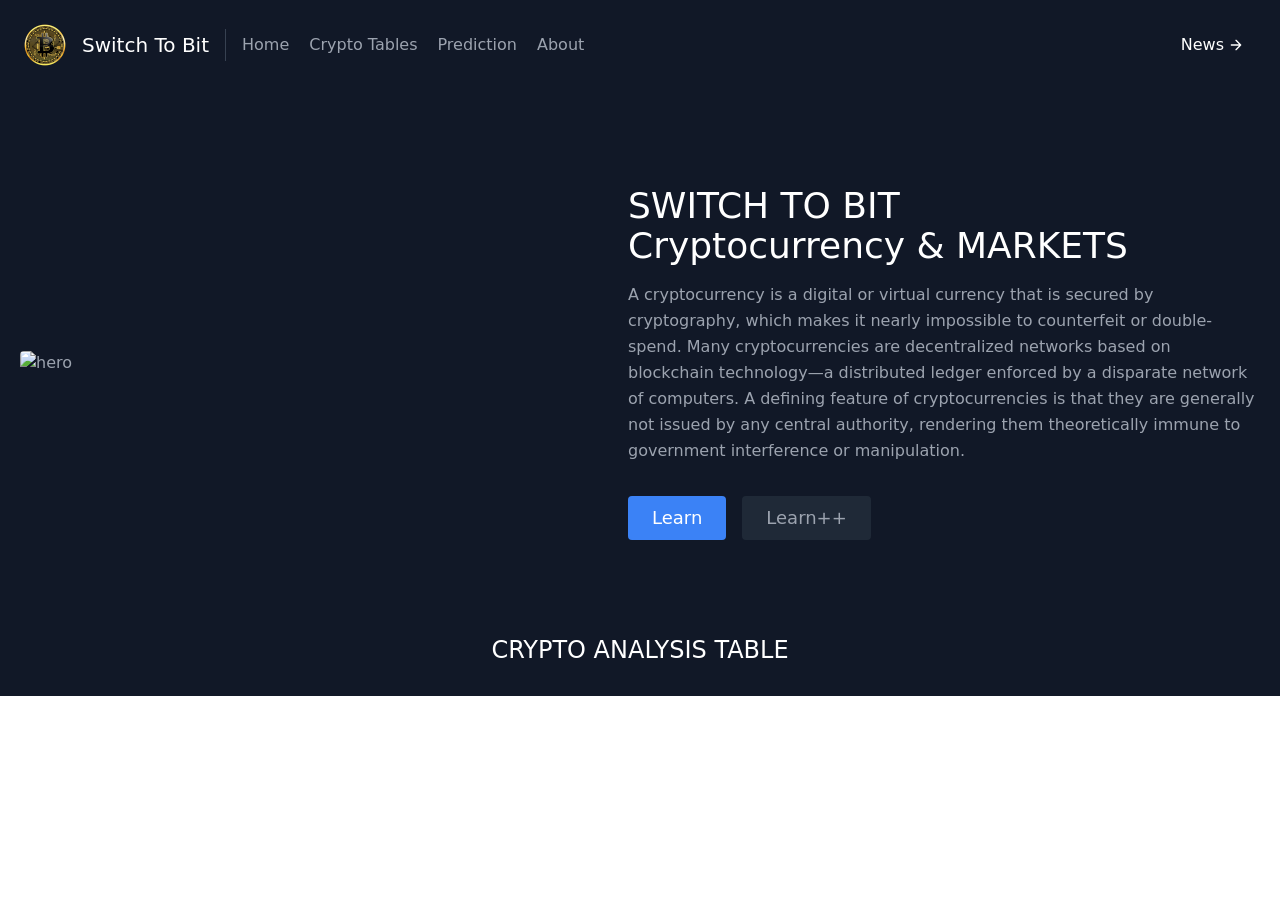
==== commit b81cdf5a: "Fix image problem" ====
--- a/index.html
+++ b/index.html
@@ -7,411 +7,147 @@
   <title>Switch To Bit - Cryptocurrency</title>
   <link rel="icon" href="assets/main_biotcoin_logo.22d9ada9.png" />
   <link rel="stylesheet" href="style.css">
-  <script src="script.js" defer></script>
 </head>
 
-<body style=" overflow-x: hidden;">
-  <!-- <h1>Header File                   Start/h1> -->
+<body style="overflow-x: hidden;">
   <header class="text-gray-400 bg-gray-900 body-font" style="user-select: auto;">
     <div class="container mx-auto flex flex-wrap p-5 flex-col md:flex-row items-center" style="user-select: auto;">
       <a class="flex title-font font-medium items-center text-white mb-4 md:mb-0" style="user-select: auto;">
         <img src="assets/main_biotcoin_logo.22d9ada9.png" alt="Bitcoin" width="50px">
-
         <span href="try.html" class="ml-3 text-xl" style="user-select: auto;">Switch To Bit</span>
       </a>
-      <nav
-        class="md:mr-auto md:ml-4 md:py-1 md:pl-4 md:border-l md:border-gray-700 md:text-base	flex flex-wrap items-center text-[0.95rem] justify-center"
-        style="user-select: auto;">
+      <nav class="md:mr-auto md:ml-4 md:py-1 md:pl-4 md:border-l md:border-gray-700 md:text-base	flex flex-wrap items-center text-[0.95rem] justify-center" style="user-select: auto;">
         <a href="#Home" class="mr-5 hover:text-white" style="user-select: auto;">Home</a>
         <a href="#Crypto Tables" class="mr-5 hover:text-white" style="user-select: auto;">Crypto Tables</a>
         <a href="#Prediction" class="mr-5 hover:text-white" style="user-select: auto;">Prediction</a>
         <a href="#About" class="mr-5 hover:text-white" style="user-select: auto;">About</a>
       </nav>
-      <button href="/" onclick="openInNewTab('https://u.today/');"
-        class="inline-flex items-center bg--800 text-white border-0 py-2 px-4 focus:outline-none hover:bg-blue-800 rounded text-base mt-4 md:mt-0"
-        style="user-select: auto;">News
-        <svg fill="none" stroke="currentColor" stroke-linecap="round" stroke-linejoin="round" stroke-width="2"
-          class="w-4 h-4 ml-1" viewBox="0 0 24 24" style="user-select: auto;">
+      <button onclick="openInNewTab('https://u.today/');" class="inline-flex items-center bg--800 text-white border-0 py-2 px-4 focus:outline-none hover:bg-blue-800 rounded text-base mt-4 md:mt-0" style="user-select: auto;">News
+        <svg fill="none" stroke="currentColor" stroke-linecap="round" stroke-linejoin="round" stroke-width="2" class="w-4 h-4 ml-1" viewBox="0 0 24 24" style="user-select: auto;">
           <path d="M5 12h14M12 5l7 7-7 7" style="user-select: auto;"></path>
         </svg>
       </button>
-      <script
-        src="https://cdn.jsdelivr.net/gh/cferdinandi/smooth-scroll@15.0.0/dist/smooth-scroll.polyfills.min.js"></script>
     </div>
-    <!-- <h1>Header File                   end/h1> -->
 
-    
-
-    <!-- TradingView Widget BEGIN      SLIDER START-->
-   
     <div class="tradingview-widget-container">
       <div class="tradingview-widget-container__widget"></div>
-      <!-- <div class="tradingview-widget-copyright"><a href="https://www.tradingview.com/markets/" rel="noopener" target="_blank"><span class="blue-text">Markets</span></a> by TradingView</div> -->
-      <script type="text/javascript" src="https://s3.tradingview.com/external-embedding/embed-widget-ticker-tape.js"
-        async>
-          {
-            "symbols": [
-              {
-                "proName": "BITSTAMP:BTCUSD",
-                "title": "Bitcoin"
-              },
-              {
-                "proName": "BITSTAMP:ETHUSD",
-                "title": "Ethereum"
-              },
-              {
-                "description": "Solana",
-                "proName": "FTX:SOLUSD"
-              },
-              {
-                "description": "Shiba Inu",
-                "proName": "KUCOIN:SHIBUSDT"
-              },
-              {
-                "description": "AVAX",
-                "proName": "CRYPTOCAP:AVAX"
-              },
-              {
-                "description": "Binance",
-                "proName": "BINANCE:BNBUSDT"
-              },
-              {
-                "description": "Doge ",
-                "proName": "CRYPTOCAP:DOGE"
-              },
-              {
-                "description": "IOTEX",
-                "proName": "BINANCE:IOTXUSDT"
-              }
-            ],
-              "showSymbolLogo": true,
-                "colorTheme": "dark",
-                  "isTransparent": false,
-                    "displayMode": "adaptive",
-                      "locale": "en"
-          }
-        </script>
+      <script type="text/javascript" src="https://s3.tradingview.com/external-embedding/embed-widget-ticker-tape.js" async>
+        {
+          "symbols": [
+            {
+              "proName": "BITSTAMP:BTCUSD",
+              "title": "Bitcoin"
+            },
+            {
+              "proName": "BITSTAMP:ETHUSD",
+              "title": "Ethereum"
+            },
+            {
+              "description": "Solana",
+              "proName": "FTX:SOLUSD"
+            },
+            {
+              "description": "Shiba Inu",
+              "proName": "KUCOIN:SHIBUSDT"
+            },
+            {
+              "description": "AVAX",
+              "proName": "CRYPTOCAP:AVAX"
+            },
+            {
+              "description": "Binance",
+              "proName": "BINANCE:BNBUSDT"
+            },
+            {
+              "description": "Doge ",
+              "proName": "CRYPTOCAP:DOGE"
+            },
+            {
+              "description": "IOTEX",
+              "proName": "BINANCE:IOTXUSDT"
+            }
+          ],
+          "showSymbolLogo": true,
+          "colorTheme": "dark",
+          "isTransparent": false,
+          "displayMode": "adaptive",
+          "locale": "en"
+        }
+      </script>
     </div>
-    <!-- TradingView Widget END     SLIDER END-->
   </header>
-  <section  id="Home" class="text-gray-400 bg-gray-900 body-font" style="user-select: auto;">
+
+  <section id="Home" class="text-gray-400 bg-gray-900 body-font" style="user-select: auto;">
     <div class="container mx-auto flex px-5 py-6 md:py-24 md:flex-row flex-col items-center" style="user-select: auto;">
       <div class="lg:max-w-lg lg:w-full md:w-1/2 w-5/6 md:mb-0 mb-10" style="user-select: auto;">
-        <img class="object-cover object-center rounded" alt="hero"
-          src="https://source.unsplash.com/random/720x600/?cryptocurrency,bitcoin,cryptomarket,Ethereum,shibainu,stockmarket"
-          style="user-select: auto;">
+        <img id="hero-image" class="object-cover object-center rounded" alt="hero" style="user-select: auto;">
       </div>
-      <div
-        class="lg:flex-grow md:w-1/2 lg:pl-24 md:pl-16 flex flex-col md:items-start md:text-left items-center text-center"
-        style="user-select: auto;">
-        <h1  class="title-font sm:text-4xl text-3xl mb-4 font-medium text-white" style="user-select: auto;">
+      <div class="lg:flex-grow md:w-1/2 lg:pl-24 md:pl-16 flex flex-col md:items-start md:text-left items-center text-center" style="user-select: auto;">
+        <h1 class="title-font sm:text-4xl text-3xl mb-4 font-medium text-white" style="user-select: auto;">
           SWITCH TO BIT
           <br class="hidden lg:inline-block " style="user-select: auto;">Cryptocurrency & MARKETS
         </h1>
-        <p class="mb-8 leading-relaxed " style="user-select: auto;">A cryptocurrency is a digital or virtual currency
-          that is secured by cryptography, which makes it nearly impossible to counterfeit or double-spend.<span class="hidden md:inline"> Many
-          cryptocurrencies are decentralized networks based on blockchain technology—a distributed ledger enforced by a
-          disparate network of computers. A defining feature of cryptocurrencies is that they are generally not issued
-          by any central authority, rendering them theoretically immune to government interference
-          or manipulation.</span></p>
+        <p class="mb-8 leading-relaxed " style="user-select: auto;">A cryptocurrency is a digital or virtual currency that is secured by cryptography, which makes it nearly impossible to counterfeit or double-spend.<span class="hidden md:inline"> Many cryptocurrencies are decentralized networks based on blockchain technology—a distributed ledger enforced by a disparate network of computers. A defining feature of cryptocurrencies is that they are generally not issued by any central authority, rendering them theoretically immune to government interference or manipulation.</span></p>
         <div class="flex justify-center" style="user-select: auto;">
-          <button href="/" onclick="openInNewTab('https://courses.dcxlearn.com');"
-            class="inline-flex text-white bg-blue-500 border-0 py-2 px-6 focus:outline-none hover:bg-blue-600 rounded text-lg"
-            style="user-select: auto;">Learn</button>
-          <button href="/" onclick="openInNewTab('https://www.coursera.org/courses?query=cryptocurrency');"
-            class="ml-4 inline-flex text-gray-400 bg-gray-800 border-0 py-2 px-6 focus:outline-none hover:bg-gray-700 hover:text-white rounded text-lg"
-            style="user-select: auto;">Learn++</button>
+          <button onclick="openInNewTab('https://courses.dcxlearn.com');" class="inline-flex text-white bg-blue-500 border-0 py-2 px-6 focus:outline-none hover:bg-blue-600 rounded text-lg" style="user-select: auto;">Learn</button>
+          <button onclick="openInNewTab('https://www.coursera.org/courses?query=cryptocurrency');" class="ml-4 inline-flex text-gray-400 bg-gray-800 border-0 py-2 px-6 focus:outline-none hover:bg-gray-700 hover:text-white rounded text-lg" style="user-select: auto;">Learn++</button>
         </div>
       </div>
     </div>
-    <h1 id="Crypto Tables" class="text-xl font-medium title-font mb-8 text-white transition ease-in-out delay-10 hover:-translate-y-1 hover:scale-110  duration-300"><big>
-          <center>CRYPTO ANALYSIS TABLE</center>
-        </big> </h1>
-    <!-- TradingView Widget BEGIN    TABLE START-->
+    <h1 id="Crypto Tables" class="text-xl font-medium title-font mb-8 text-white transition ease-in-out delay-10 hover:-translate-y-1 hover:scale-110  duration-300">
+      <big>
+        <center>CRYPTO ANALYSIS TABLE</center>
+      </big>
+    </h1>
     <section class="m-auto overflow-auto md:overflow-hidden">
       <div class="tradingview-widget-container m-auto">
         <div class="tradingview-widget-container__widget"></div>
-        <!-- <div class="tradingview-widget-copyright"><a href="https://www.tradingview.com/markets/cryptocurrencies/prices-all/" rel="noopener" target="_blank"><span class="blue-text">Cryptocurrency Markets</span></a> by TradingView</div> -->
-        <script type="text/javascript" src="https://s3.tradingview.com/external-embedding/embed-widget-screener.js"
-          async>
-            {
-              "width": "98%",
-                "height": "550",
-                  "defaultColumn": "overview",
-                    "screener_type": "crypto_mkt",
-                      "displayCurrency": "USD",
-                        "colorTheme": "dark",
-                          "locale": "en"
-            }
-          </script>
+        <script type="text/javascript" src="https://s3.tradingview.com/external-embedding/embed-widget-screener.js" async>
+          {
+            "width": "98%",
+            "height": "550",
+            "defaultColumn": "overview",
+            "screener_type": "crypto_mkt",
+            "displayCurrency": "USD",
+            "colorTheme": "dark",
+            "locale": "en"
+          }
+        </script>
       </div>
-
     </section>
-    <!-- TradingView Widget END    TABLE END-->
-
   </section>
 
+  <!-- Add the rest of your HTML content here (Prediction, Team, Footer sections, etc.) -->
 
-   <!-- <h1> Prediction                 Start/h1> -->
-  <section class="text-gray-400 bg-gray-900 body-font w-full pt-5 m-auto" style="user-select: auto;">
+  <script src="config.js"></script>
+  <script>
+    function openInNewTab(href) {
+      Object.assign(document.createElement('a'), {
+        target: '_blank',
+        rel: 'noopener noreferrer',
+        href: href,
+      }).click();
+    }
 
+    function setUnsplashImage() {
+      const accessKey = config.UNSPLASH_ACCESS_KEY;
+      const query = 'cryptocurrency,bitcoin,cryptomarket,Ethereum,shibainu,stockmarket';
+      const apiUrl = `https://api.unsplash.com/photos/random?query=${query}&client_id=${accessKey}`;
+      fetch(apiUrl)
+        .then(response => response.json())
+        .then(data => {
+          const imageUrl = data.urls.regular;
+          document.getElementById('hero-image').src = imageUrl;
+        })
+        .catch(error => {
+          console.error('Error fetching Unsplash image:', error);
+          // Set a fallback image in case of an error
+          document.getElementById('hero-image').src = 'assets/fallback-crypto-image.jpg';
+        });
+    }
 
-    <h1 id="Prediction" class="text-2xl font-medium title-font mb-12 mt-8 text-white transition ease-in-out delay-10 hover:-translate-y-1 hover:scale-110  duration-300">
-          <center>TOP 9 CRYPTOCURRENCIES PREDICTION</center>
-        </h1>
+    window.onload = setUnsplashImage;
+  </script>
+</body>
 
-    <div class="grid gap-x-8 gap-y-4 grid-cols-2 md:grid-cols-3 justify-items-center">
-<!-- 
-      <a href="assets/BTC.jpeg" target="_blank"
-        class="w-32 md:w-1/2 text-gray-900 hover:text-white border border-gray-800 hover:bg-gray-900 focus:ring-4 focus:outline-none focus:ring-gray-300 font-medium rounded-lg text-sm px-5 py-2.5 text-center mr-2 mb-2 dark:border-gray-600 dark:text-gray-400 dark:hover:text-white dark:hover:bg-gray-600 dark:focus:ring-gray-800">BITCOIN</a> -->
-
-      <a href="assets/btc.jpg" target="_blank" onclick="sendBTC()"
-        class="w-32 md:w-1/2 text-red-900 hover:text-white border border-gray-800 hover:bg-gray-900 focus:ring-4 md:focus:outline-none md:focus:ring-gray-300 font-medium rounded-lg text-sm px-5 py-2.5 text-center mr-2 mb-2 dark:border-gray-600 dark:text-gray-400 dark:hover:text-white dark:hover:bg-gray-600 dark:focus:ring-gray-800">BITCOIN</a>
-
-      <a href="assets/doge.jpg" target="_blank" onclick="sendDOGE()"
-        class="w-32 md:w-1/2 text-red-900 hover:text-white border border-gray-800 hover:bg-gray-900 focus:ring-4 md:focus:outline-none md:focus:ring-gray-300 font-medium rounded-lg text-sm px-5 py-2.5 text-center mr-2 mb-2 dark:border-gray-600 dark:text-gray-400 dark:hover:text-white dark:hover:bg-gray-600 dark:focus:ring-gray-800">DOGE COIN</a>
-
-      <a href="assets/shb.jpg" target="_blank" onclick="sendSHB()"
-        class="w-32 md:w-1/2 text-red-900 hover:text-white border border-gray-800 hover:bg-gray-900 focus:ring-4 md:focus:outline-none md:focus:ring-gray-300 font-medium rounded-lg text-sm px-5 py-2.5 text-center mr-2 mb-2 dark:border-gray-600 dark:text-gray-400 dark:hover:text-white dark:hover:bg-gray-600 dark:focus:ring-gray-800">SHIBA INU</a>
-
-      <a href="assets/binance.jpg" target="_blank" onclick="sendBNC()"
-        class="w-32 md:w-1/2 text-red-900 hover:text-white border border-gray-800 hover:bg-gray-900 focus:ring-4 md:focus:outline-none md:focus:ring-gray-300 font-medium rounded-lg text-sm px-5 py-2.5 text-center mr-2 mb-2 dark:border-gray-600 dark:text-gray-400 dark:hover:text-white dark:hover:bg-gray-600 dark:focus:ring-gray-800">BINANCE</a>
-
-      <a href="assets/sol.jpg" target="_blank" onclick="sendSOL()"
-        class="w-32 md:w-1/2 text-red-900 hover:text-white border border-gray-800 hover:bg-gray-900 focus:ring-4 md:focus:outline-none md:focus:ring-gray-300 font-medium rounded-lg text-sm px-5 py-2.5 text-center mr-2 mb-2 dark:border-gray-600 dark:text-gray-400 dark:hover:text-white dark:hover:bg-gray-600 dark:focus:ring-gray-800">SOLANA&nbsp;</a>
-
-      <a href="assets/neo.jpg" target="_blank" onclick="sendNEO()"
-        class="w-32 md:w-1/2 text-red-900 hover:text-white border border-gray-800 hover:bg-gray-900 focus:ring-4 md:focus:outline-none md:focus:ring-gray-300 font-medium rounded-lg text-sm px-5 py-2.5 text-center mr-2 mb-2 dark:border-gray-600 dark:text-gray-400 dark:hover:text-white dark:hover:bg-gray-600 dark:focus:ring-gray-800">NEO</a>
-
-      <a href="assets/lite.jpg" target="_blank" onclick="sendLITE()"
-        class="w-32 md:w-1/2 text-red-900 hover:text-white border border-gray-800 hover:bg-gray-900 focus:ring-4 md:focus:outline-none md:focus:ring-gray-300 font-medium rounded-lg text-sm px-5 py-2.5 text-center mr-2 mb-2 dark:border-gray-600 dark:text-gray-400 dark:hover:text-white dark:hover:bg-gray-600 dark:focus:ring-gray-800">LITECOIN</a>
-
-      <a href="assets/pol.jpg" target="_blank" onclick="sendPOL()"
-        class="w-32 md:w-1/2 text-red-900 hover:text-white border border-gray-800 hover:bg-gray-900 focus:ring-4 md:focus:outline-none md:focus:ring-gray-300 font-medium rounded-lg text-sm px-5 py-2.5 text-center mr-2 mb-2 dark:border-gray-600 dark:text-gray-400 dark:hover:text-white dark:hover:bg-gray-600 dark:focus:ring-gray-800">POLYGON</a>
-
-      <a href="assets/eth.jpg" target="_blank" onclick="sendETH()"
-        class="w-32 md:w-1/2 text-red-900 hover:text-white border border-gray-800 hover:bg-gray-900 focus:ring-4 md:focus:outline-none md:focus:ring-gray-300 font-medium rounded-lg text-sm px-5 py-2.5 text-center mr-2 mb-2 dark:border-gray-600 dark:text-gray-400 dark:hover:text-white dark:hover:bg-gray-600 dark:focus:ring-gray-800">ETHEREUM</a>
-
-      <a href="assets/monero.jpg" target="_blank" onclick="sendMON()"
-        class="w-32 md:w-1/2 text-red-900 hover:text-white border border-gray-800 hover:bg-gray-900 focus:ring-4 md:focus:outline-none md:focus:ring-gray-300 font-medium rounded-lg text-sm px-5 py-2.5 text-center mr-2 mb-2 dark:border-gray-600 dark:text-gray-400 dark:hover:text-white dark:hover:bg-gray-600 dark:focus:ring-gray-800 md:hidden" >MONERO</a>
-    </div>
-  </section>
-
-
-  <!-- <h1> Prediction                 End/h1> -->
-
-  <!-- <h1> Investors                 Start/h1> -->
-  <section class="text-gray-400 bg-gray-900 body-font" style="user-select: auto;">
-    <div class="container px-5 py-24 mx-auto" style="user-select: auto;">
-      <h1 id="Testimonials" class="text-2xl font-medium title-font text-white mb-12 text-center transition ease-in-out delay-10 hover:-translate-y-1 hover:scale-110  duration-300"
-        style="user-select: auto;">TOP BITCOIN INVESTORS</h1>
-      <div class="flex flex-wrap -m-4" style="user-select: auto;">
-        <div class="p-4 md:w-1/2 w-full" style="user-select: auto;">
-          <div class="h-full bg-gray-800 bg-opacity-40 p-8 rounded" style="user-select: auto;">
-            <svg xmlns="http://www.w3.org/2000/svg" fill="currentColor" class="block w-5 h-5 text-gray-500 mb-4"
-              viewBox="0 0 975.036 975.036" style="user-select: auto;">
-              <path
-                d="M925.036 57.197h-304c-27.6 0-50 22.4-50 50v304c0 27.601 22.4 50 50 50h145.5c-1.9 79.601-20.4 143.3-55.4 191.2-27.6 37.8-69.399 69.1-125.3 93.8-25.7 11.3-36.8 41.7-24.8 67.101l36 76c11.6 24.399 40.3 35.1 65.1 24.399 66.2-28.6 122.101-64.8 167.7-108.8 55.601-53.7 93.7-114.3 114.3-181.9 20.601-67.6 30.9-159.8 30.9-276.8v-239c0-27.599-22.401-50-50-50zM106.036 913.497c65.4-28.5 121-64.699 166.9-108.6 56.1-53.7 94.4-114.1 115-181.2 20.6-67.1 30.899-159.6 30.899-277.5v-239c0-27.6-22.399-50-50-50h-304c-27.6 0-50 22.4-50 50v304c0 27.601 22.4 50 50 50h145.5c-1.9 79.601-20.4 143.3-55.4 191.2-27.6 37.8-69.4 69.1-125.3 93.8-25.7 11.3-36.8 41.7-24.8 67.101l35.9 75.8c11.601 24.399 40.501 35.2 65.301 24.399z"
-                style="user-select: auto;"></path>
-            </svg>
-            <p class="leading-relaxed mb-6" style="user-select: auto;">Elon Musk is the CEO and cofounder of Tesla (and
-              other companies). Tesla engineers and builds electric vehicles and clean energy products. As an innovative
-              company standing at the forefront of technology, it should be expected that it would own
-              cryptocurrency—Tesla purchased $1.5 billion worth of bitcoin in 2021 to begin accepting it as a form of
-              payment.</p>
-            <a class="inline-flex items-center" style="user-select: auto;">
-              <img alt="testimonial" src="assets/elon-musk-TESLA-JOBS-reuters-1200.d44af279.jpg"
-                class="w-12 h-12 rounded-full flex-shrink-0 object-cover object-center" style="user-select: auto;">
-              <span class="flex-grow flex flex-col pl-4" style="user-select: auto;">
-                <span class="title-font font-medium text-white" style="user-select: auto;">ELON MUSK</span>
-                <span class="text-gray-500 text-sm" style="user-select: auto;">FOUNDER AND CEO OF TESLA & SPACEX</span>
-              </span>
-            </a>
-          </div>
-        </div>
-        <div class="p-4 md:w-1/2 w-full" style="user-select: auto;">
-          <div class="h-full bg-gray-800 bg-opacity-40 p-8 rounded" style="user-select: auto;">
-            <svg xmlns="http://www.w3.org/2000/svg" fill="currentColor" class="block w-5 h-5 text-gray-500 mb-4"
-              viewBox="0 0 975.036 975.036" style="user-select: auto;">
-              <path
-                d="M925.036 57.197h-304c-27.6 0-50 22.4-50 50v304c0 27.601 22.4 50 50 50h145.5c-1.9 79.601-20.4 143.3-55.4 191.2-27.6 37.8-69.399 69.1-125.3 93.8-25.7 11.3-36.8 41.7-24.8 67.101l36 76c11.6 24.399 40.3 35.1 65.1 24.399 66.2-28.6 122.101-64.8 167.7-108.8 55.601-53.7 93.7-114.3 114.3-181.9 20.601-67.6 30.9-159.8 30.9-276.8v-239c0-27.599-22.401-50-50-50zM106.036 913.497c65.4-28.5 121-64.699 166.9-108.6 56.1-53.7 94.4-114.1 115-181.2 20.6-67.1 30.899-159.6 30.899-277.5v-239c0-27.6-22.399-50-50-50h-304c-27.6 0-50 22.4-50 50v304c0 27.601 22.4 50 50 50h145.5c-1.9 79.601-20.4 143.3-55.4 191.2-27.6 37.8-69.4 69.1-125.3 93.8-25.7 11.3-36.8 41.7-24.8 67.101l35.9 75.8c11.601 24.399 40.501 35.2 65.301 24.399z"
-                style="user-select: auto;"></path>
-            </svg>
-            <p class="leading-relaxed mb-6" style="user-select: auto;">Barry Silbert is the founder and CEO of Digital
-              Currency Group (DCG) , a conglomerate of five cryptocurrency-focused companies. DCG's biggest revenue
-              generator: digital asset manager Grayscale, which oversees $28 billion worth of Bitcoin, Ether and other
-              assets. &nbsp; </p>
-            <br>
-            <a class="inline-flex items-center" style="user-select: auto;">
-              <img alt="testimonial" src="assets/barry_silvert.3942fd55.jpg"
-                class="w-12 h-12 rounded-full flex-shrink-0 object-cover object-center" style="user-select: auto;">
-              <span class="flex-grow flex flex-col pl-4" style="user-select: auto;">
-                <span class="title-font font-medium text-white" style="user-select: auto;">BARRY SILBERT</span>
-                <span class="text-gray-500 text-sm" style="user-select: auto;">FOUNDER AND CEO OF DIGITAL CURRENCY
-                  GROUP</span>
-              </span>
-            </a>
-          </div>
-        </div>
-      </div>
-    </div>
-  </section>
-
-
-  <!-- <h1> Investors                 End/h1> -->
-
-  <!-- <h1> Our Team                Start/h1> -->
-
-  <section id="About" class="text-gray-400 bg-gray-900 body-font" style="user-select: auto;">
-    <div class="container px-5 mx-auto" style="user-select: auto;">
-      <div class="flex flex-col text-center w-full mb-20" style="user-select: auto;">
-        <h1 class="text-2xl font-medium title-font mb-4 text-white transition ease-in-out delay-100 hover:-translate-y-1 hover:scale-110  duration-300" style="user-select: auto;">OUR TEAM
-        </h1>
-        <p class="lg:w-2/3 mx-auto leading-relaxed text-base" style="user-select: auto;"></p>
-      </div>
-      <div class="flex flex-wrap justify-center -m-4" style="user-select: auto;">
-
-
-        <div class="p-4 lg:w-1/2" style="user-select: auto;">
-          <div
-            class="h-full flex sm:flex-row flex-col items-center sm:justify-start justify-center text-center sm:text-left"
-            style="user-select: auto;">
-            <img alt="team" class="flex-shrink-0 rounded-lg w-48 h-48 object-cover object-center sm:mb-0 mb-4"
-              src="assets/WEB photo my.9a3448dc.jpeg" style="user-select: auto;">
-            <div class="flex-grow sm:pl-8" style="user-select: auto;">
-              <h2 class="title-font font-medium text-lg text-white" style="user-select: auto;">Sourin Mukherjee</h2>
-              <h3 class="text-gray-500 mb-3" style="user-select: auto;">Front End Devoloper , Owner</h3>
-              <p class="mb-4" style="user-select: auto;">Have Faith in Yourself. 😎✌</p>
-              <span class="inline-flex" style="user-select: auto;">
-                <a href="https://www.facebook.com/profile.php?id=100068647069869" target="_blank" class="text-gray-500" style="user-select: auto;">
-                  <svg fill="none" stroke="currentColor" stroke-linecap="round" stroke-linejoin="round" stroke-width="2"
-                    class="w-5 h-5" viewBox="0 0 24 24" style="user-select: auto;">
-                    <path d="M18 2h-3a5 5 0 00-5 5v3H7v4h3v8h4v-8h3l1-4h-4V7a1 1 0 011-1h3z" style="user-select: auto;">
-                    </path>
-                  </svg>
-                </a>
-                <a class="ml-2 text-gray-500" style="user-select: auto;">
-                  <svg fill="none" stroke="currentColor" stroke-linecap="round" stroke-linejoin="round" stroke-width="2"
-                    class="w-5 h-5" viewBox="0 0 24 24" style="user-select: auto;">
-                    <path
-                      d="M23 3a10.9 10.9 0 01-3.14 1.53 4.48 4.48 0 00-7.86 3v1A10.66 10.66 0 013 4s-4 9 5 13a11.64 11.64 0 01-7 2c9 5 20 0 20-11.5a4.5 4.5 0 00-.08-.83A7.72 7.72 0 0023 3z"
-                      style="user-select: auto;"></path>
-                  </svg>
-                </a>
-                <a href="https://www.instagram.com/faith_gaming.exe/" target="_blank" class="ml-2 text-gray-500" style="user-select: auto;">
-                  <svg fill="none" stroke="currentColor" stroke-linecap="round" stroke-linejoin="round" stroke-width="2"
-                    class="w-5 h-5" viewBox="0 0 24 24" style="user-select: auto;">
-                    <path
-                      d="M21 11.5a8.38 8.38 0 01-.9 3.8 8.5 8.5 0 01-7.6 4.7 8.38 8.38 0 01-3.8-.9L3 21l1.9-5.7a8.38 8.38 0 01-.9-3.8 8.5 8.5 0 014.7-7.6 8.38 8.38 0 013.8-.9h.5a8.48 8.48 0 018 8v.5z"
-                      style="user-select: auto;"></path>
-                  </svg>
-                </a>
-              </span>
-            </div>
-          </div>
-        </div>
-        <div class="p-4 lg:w-1/2" style="user-select: auto;">
-          <div
-            class="h-full flex sm:flex-row flex-col items-center sm:justify-start justify-center text-center sm:text-left"
-            style="user-select: auto;">
-            <img alt="team" class="flex-shrink-0 rounded-lg w-48 h-48 object-cover object-center sm:mb-0 mb-4"
-              src="assets/WEB photo sid.c512eb68.jpeg" style="user-select: auto;">
-            <div class="flex-grow sm:pl-8" style="user-select: auto;">
-              <h2 class="title-font font-medium text-lg text-white" style="user-select: auto;">Sidhant Raj</h2>
-              <h3 class="text-gray-500 mb-3" style="user-select: auto;">Full Stack Devoloper</h3>
-              <p class="mb-4" style="user-select: auto;">A good life need some bad days 🤫✌️</p>
-              <span class="inline-flex" style="user-select: auto;">
-                <a href="https://www.facebook.com/Sidhant.razzz" target="_blank" class="text-gray-500" style="user-select: auto;">
-                  <svg fill="none" stroke="currentColor" stroke-linecap="round" stroke-linejoin="round" stroke-width="2"
-                    class="w-5 h-5" viewBox="0 0 24 24" style="user-select: auto;">
-                    <path d="M18 2h-3a5 5 0 00-5 5v3H7v4h3v8h4v-8h3l1-4h-4V7a1 1 0 011-1h3z" style="user-select: auto;">
-                    </path>
-                  </svg>
-                </a>
-                <a class="ml-2 text-gray-500" style="user-select: auto;">
-                  <svg fill="none" stroke="currentColor" stroke-linecap="round" stroke-linejoin="round" stroke-width="2"
-                    class="w-5 h-5" viewBox="0 0 24 24" style="user-select: auto;">
-                    <path
-                      d="M23 3a10.9 10.9 0 01-3.14 1.53 4.48 4.48 0 00-7.86 3v1A10.66 10.66 0 013 4s-4 9 5 13a11.64 11.64 0 01-7 2c9 5 20 0 20-11.5a4.5 4.5 0 00-.08-.83A7.72 7.72 0 0023 3z"
-                      style="user-select: auto;"></path>
-                  </svg>
-                </a>
-                <a href="https://www.instagram.com/sidhant.rajj/" target="_blank" class="ml-2 text-gray-500" style="user-select: auto;">
-                  <svg fill="none" stroke="currentColor" stroke-linecap="round" stroke-linejoin="round" stroke-width="2"
-                    class="w-5 h-5" viewBox="0 0 24 24" style="user-select: auto;">
-                    <path
-                      d="M21 11.5a8.38 8.38 0 01-.9 3.8 8.5 8.5 0 01-7.6 4.7 8.38 8.38 0 01-3.8-.9L3 21l1.9-5.7a8.38 8.38 0 01-.9-3.8 8.5 8.5 0 014.7-7.6 8.38 8.38 0 013.8-.9h.5a8.48 8.48 0 018 8v.5z"
-                      style="user-select: auto;"></path>
-                  </svg>
-                </a>
-              </span>
-            </div>
-          </div>
-        </div>
-
-      </div>
-    </div>
-  </section>
-
-
-  <!-- <h1> Our Team               End/h1> -->
-
-
-  <!-- <h1> Footer               Start/h1> -->
-  <footer class="text-gray-400 bg-gray-900 body-font" style="user-select: auto;">
-    <div class="container px-5 py-8 mx-auto flex items-center sm:flex-row flex-col" style="user-select: auto;">
-      <a class="flex title-font font-medium items-center md:justify-start justify-center text-white"
-        style="user-select: auto;">
-        <img src="assets/main_biotcoin_logo.22d9ada9.png" alt="Bitcoin" width="50px">
-        <span class="ml-3 text-xl" style="user-select: auto;">Switch To Bit</span>
-      </a>
-      <p class="text-sm text-gray-400 sm:ml-4 sm:pl-4 sm:border-l-2 sm:border-gray-800 sm:py-2 sm:mt-0 mt-4"
-        style="user-select: auto;">© 2022 — Estd.
-        <a href="https://linktr.ee/i_am_faith_007" class="text-gray-500 ml-1 cursor-pointer" target="_blank" rel="noopener noreferrer"
-          style="user-select: auto;">@i_am_faith_007</a>
-      </p>
-      <span class="inline-flex sm:ml-auto sm:mt-0 mt-4 justify-center sm:justify-start cursor-pointer" style="user-select: auto;">
-        <a href="https://www.facebook.com/sourin.mukherjee833" target="_blank" class="text-gray-400" style="user-select: auto;">
-          <svg fill="currentColor" stroke-linecap="round" stroke-linejoin="round" stroke-width="2" class="w-5 h-5"
-            viewBox="0 0 24 24" style="user-select: auto;">
-            <path d="M18 2h-3a5 5 0 00-5 5v3H7v4h3v8h4v-8h3l1-4h-4V7a1 1 0 011-1h3z" style="user-select: auto;"></path>
-          </svg>
-        </a>
-        <a href="https://github.com/i-am-faith" target="_blank" class="ml-3 text-gray-400" style="user-select: auto;">
-          <svg class="w-5 h-5 text-gray-700 dark:text-white" aria-hidden="true" xmlns="http://www.w3.org/2000/svg" fill="currentColor" viewBox="0 0 20 20">
-            <path fill-rule="evenodd" d="M10 .333A9.911 9.911 0 0 0 6.866 19.65c.5.092.678-.215.678-.477 0-.237-.01-1.017-.014-1.845-2.757.6-3.338-1.169-3.338-1.169a2.627 2.627 0 0 0-1.1-1.451c-.9-.615.07-.6.07-.6a2.084 2.084 0 0 1 1.518 1.021 2.11 2.11 0 0 0 2.884.823c.044-.503.268-.973.63-1.325-2.2-.25-4.516-1.1-4.516-4.9A3.832 3.832 0 0 1 4.7 7.068a3.56 3.56 0 0 1 .095-2.623s.832-.266 2.726 1.016a9.409 9.409 0 0 1 4.962 0c1.89-1.282 2.717-1.016 2.717-1.016.366.83.402 1.768.1 2.623a3.827 3.827 0 0 1 1.02 2.659c0 3.807-2.319 4.644-4.525 4.889a2.366 2.366 0 0 1 .673 1.834c0 1.326-.012 2.394-.012 2.72 0 .263.18.572.681.475A9.911 9.911 0 0 0 10 .333Z" clip-rule="evenodd"></path>
-          </svg>
-        </a>
-        <a href="https://www.instagram.com/i_am_faith_007/" target="_blank" class="ml-3 text-gray-400" style="user-select: auto;">
-          <svg fill="none" stroke="currentColor" stroke-linecap="round" stroke-linejoin="round" stroke-width="2"
-            class="w-5 h-5" viewBox="0 0 24 24" style="user-select: auto;">
-            <rect width="20" height="20" x="2" y="2" rx="5" ry="5" style="user-select: auto;"></rect>
-            <path d="M16 11.37A4 4 0 1112.63 8 4 4 0 0116 11.37zm1.5-4.87h.01" style="user-select: auto;"></path>
-          </svg>
-        </a>
-        <a href="https://www.linkedin.com/in/sourin-mukherjee2105833/" class="ml-3 text-gray-400" style="user-select: auto;">
-          <svg fill="currentColor" stroke="currentColor" stroke-linecap="round" stroke-linejoin="round" stroke-width="0"
-            class="w-5 h-5" viewBox="0 0 24 24" style="user-select: auto;">
-            <path stroke="none" d="M16 8a6 6 0 016 6v7h-4v-7a2 2 0 00-2-2 2 2 0 00-2 2v7h-4v-7a6 6 0 016-6zM2 9h4v12H2z"
-              style="user-select: auto;"></path>
-            <circle cx="4" cy="4" r="2" stroke="none" style="user-select: auto;"></circle>
-          </svg>
-        </a>
-      </span>
-    </div>
-  </footer>
-
-  <!-- <h1> Fototer               End/h1> -->
-</body>
-<script>
-  function openInNewTab(href) {
-    Object.assign(document.createElement('a'), {
-      target: '_blank',
-      rel: 'noopener noreferrer',
-      href: href,
-    }).click();
-  }
-
-</script>
-
-</html>
+</html>
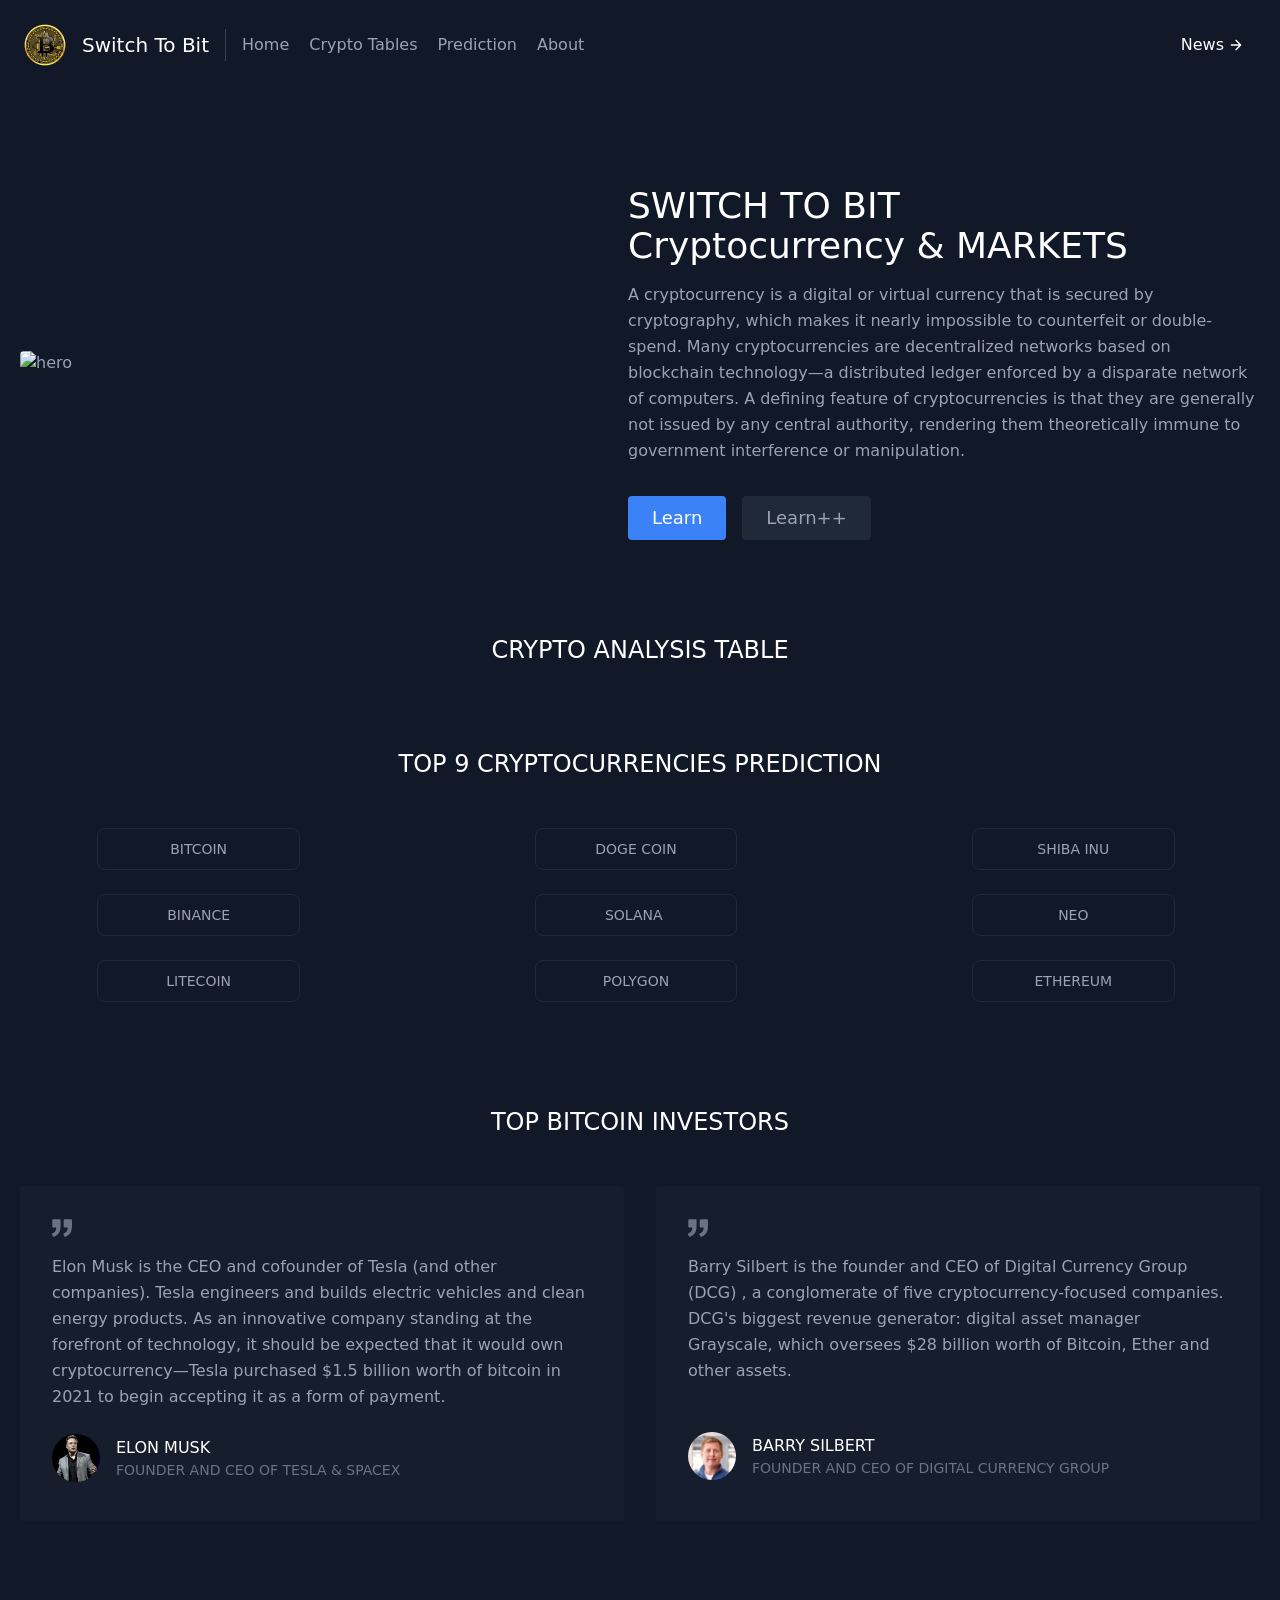
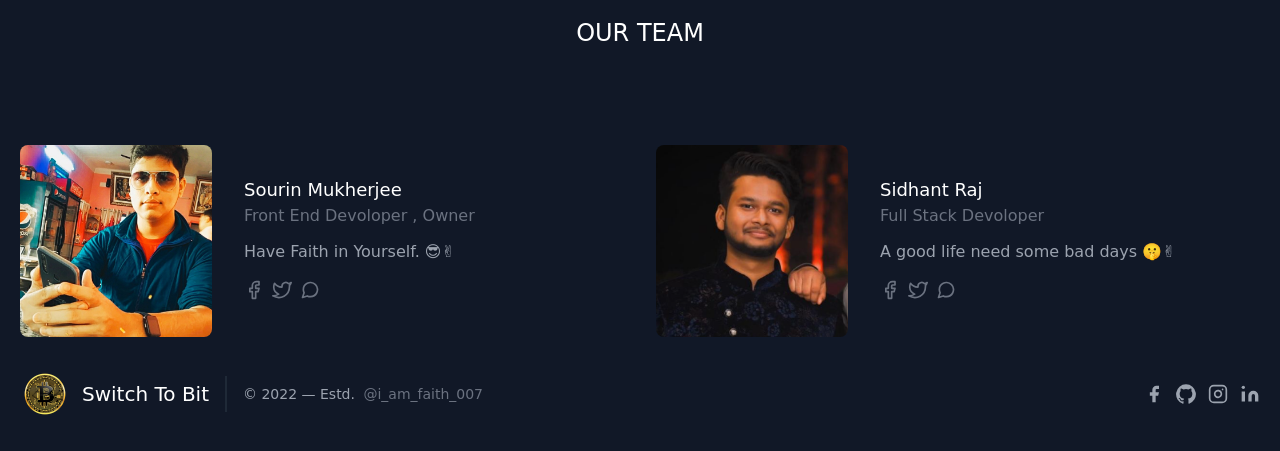
==== commit a6ffb345: "Missed" ====
--- a/index.html
+++ b/index.html
@@ -16,14 +16,19 @@
         <img src="assets/main_biotcoin_logo.22d9ada9.png" alt="Bitcoin" width="50px">
         <span href="try.html" class="ml-3 text-xl" style="user-select: auto;">Switch To Bit</span>
       </a>
-      <nav class="md:mr-auto md:ml-4 md:py-1 md:pl-4 md:border-l md:border-gray-700 md:text-base	flex flex-wrap items-center text-[0.95rem] justify-center" style="user-select: auto;">
+      <nav
+        class="md:mr-auto md:ml-4 md:py-1 md:pl-4 md:border-l md:border-gray-700 md:text-base	flex flex-wrap items-center text-[0.95rem] justify-center"
+        style="user-select: auto;">
         <a href="#Home" class="mr-5 hover:text-white" style="user-select: auto;">Home</a>
         <a href="#Crypto Tables" class="mr-5 hover:text-white" style="user-select: auto;">Crypto Tables</a>
         <a href="#Prediction" class="mr-5 hover:text-white" style="user-select: auto;">Prediction</a>
         <a href="#About" class="mr-5 hover:text-white" style="user-select: auto;">About</a>
       </nav>
-      <button onclick="openInNewTab('https://u.today/');" class="inline-flex items-center bg--800 text-white border-0 py-2 px-4 focus:outline-none hover:bg-blue-800 rounded text-base mt-4 md:mt-0" style="user-select: auto;">News
-        <svg fill="none" stroke="currentColor" stroke-linecap="round" stroke-linejoin="round" stroke-width="2" class="w-4 h-4 ml-1" viewBox="0 0 24 24" style="user-select: auto;">
+      <button onclick="openInNewTab('https://u.today/');"
+        class="inline-flex items-center bg--800 text-white border-0 py-2 px-4 focus:outline-none hover:bg-blue-800 rounded text-base mt-4 md:mt-0"
+        style="user-select: auto;">News
+        <svg fill="none" stroke="currentColor" stroke-linecap="round" stroke-linejoin="round" stroke-width="2"
+          class="w-4 h-4 ml-1" viewBox="0 0 24 24" style="user-select: auto;">
           <path d="M5 12h14M12 5l7 7-7 7" style="user-select: auto;"></path>
         </svg>
       </button>
@@ -31,49 +36,50 @@
 
     <div class="tradingview-widget-container">
       <div class="tradingview-widget-container__widget"></div>
-      <script type="text/javascript" src="https://s3.tradingview.com/external-embedding/embed-widget-ticker-tape.js" async>
-        {
-          "symbols": [
-            {
-              "proName": "BITSTAMP:BTCUSD",
-              "title": "Bitcoin"
-            },
-            {
-              "proName": "BITSTAMP:ETHUSD",
-              "title": "Ethereum"
-            },
-            {
-              "description": "Solana",
-              "proName": "FTX:SOLUSD"
-            },
-            {
-              "description": "Shiba Inu",
-              "proName": "KUCOIN:SHIBUSDT"
-            },
-            {
-              "description": "AVAX",
-              "proName": "CRYPTOCAP:AVAX"
-            },
-            {
-              "description": "Binance",
-              "proName": "BINANCE:BNBUSDT"
-            },
-            {
-              "description": "Doge ",
-              "proName": "CRYPTOCAP:DOGE"
-            },
-            {
-              "description": "IOTEX",
-              "proName": "BINANCE:IOTXUSDT"
-            }
-          ],
-          "showSymbolLogo": true,
-          "colorTheme": "dark",
-          "isTransparent": false,
-          "displayMode": "adaptive",
-          "locale": "en"
-        }
-      </script>
+      <script type="text/javascript" src="https://s3.tradingview.com/external-embedding/embed-widget-ticker-tape.js"
+        async>
+          {
+            "symbols": [
+              {
+                "proName": "BITSTAMP:BTCUSD",
+                "title": "Bitcoin"
+              },
+              {
+                "proName": "BITSTAMP:ETHUSD",
+                "title": "Ethereum"
+              },
+              {
+                "description": "Solana",
+                "proName": "FTX:SOLUSD"
+              },
+              {
+                "description": "Shiba Inu",
+                "proName": "KUCOIN:SHIBUSDT"
+              },
+              {
+                "description": "AVAX",
+                "proName": "CRYPTOCAP:AVAX"
+              },
+              {
+                "description": "Binance",
+                "proName": "BINANCE:BNBUSDT"
+              },
+              {
+                "description": "Doge ",
+                "proName": "CRYPTOCAP:DOGE"
+              },
+              {
+                "description": "IOTEX",
+                "proName": "BINANCE:IOTXUSDT"
+              }
+            ],
+              "showSymbolLogo": true,
+                "colorTheme": "dark",
+                  "isTransparent": false,
+                    "displayMode": "adaptive",
+                      "locale": "en"
+          }
+        </script>
     </div>
   </header>
 
@@ -82,19 +88,31 @@
       <div class="lg:max-w-lg lg:w-full md:w-1/2 w-5/6 md:mb-0 mb-10" style="user-select: auto;">
         <img id="hero-image" class="object-cover object-center rounded" alt="hero" style="user-select: auto;">
       </div>
-      <div class="lg:flex-grow md:w-1/2 lg:pl-24 md:pl-16 flex flex-col md:items-start md:text-left items-center text-center" style="user-select: auto;">
+      <div
+        class="lg:flex-grow md:w-1/2 lg:pl-24 md:pl-16 flex flex-col md:items-start md:text-left items-center text-center"
+        style="user-select: auto;">
         <h1 class="title-font sm:text-4xl text-3xl mb-4 font-medium text-white" style="user-select: auto;">
           SWITCH TO BIT
           <br class="hidden lg:inline-block " style="user-select: auto;">Cryptocurrency & MARKETS
         </h1>
-        <p class="mb-8 leading-relaxed " style="user-select: auto;">A cryptocurrency is a digital or virtual currency that is secured by cryptography, which makes it nearly impossible to counterfeit or double-spend.<span class="hidden md:inline"> Many cryptocurrencies are decentralized networks based on blockchain technology—a distributed ledger enforced by a disparate network of computers. A defining feature of cryptocurrencies is that they are generally not issued by any central authority, rendering them theoretically immune to government interference or manipulation.</span></p>
+        <p class="mb-8 leading-relaxed " style="user-select: auto;">A cryptocurrency is a digital or virtual currency
+          that is secured by cryptography, which makes it nearly impossible to counterfeit or double-spend.<span
+            class="hidden md:inline"> Many cryptocurrencies are decentralized networks based on blockchain technology—a
+            distributed ledger enforced by a disparate network of computers. A defining feature of cryptocurrencies is
+            that they are generally not issued by any central authority, rendering them theoretically immune to
+            government interference or manipulation.</span></p>
         <div class="flex justify-center" style="user-select: auto;">
-          <button onclick="openInNewTab('https://courses.dcxlearn.com');" class="inline-flex text-white bg-blue-500 border-0 py-2 px-6 focus:outline-none hover:bg-blue-600 rounded text-lg" style="user-select: auto;">Learn</button>
-          <button onclick="openInNewTab('https://www.coursera.org/courses?query=cryptocurrency');" class="ml-4 inline-flex text-gray-400 bg-gray-800 border-0 py-2 px-6 focus:outline-none hover:bg-gray-700 hover:text-white rounded text-lg" style="user-select: auto;">Learn++</button>
+          <button onclick="openInNewTab('https://courses.dcxlearn.com');"
+            class="inline-flex text-white bg-blue-500 border-0 py-2 px-6 focus:outline-none hover:bg-blue-600 rounded text-lg"
+            style="user-select: auto;">Learn</button>
+          <button onclick="openInNewTab('https://www.coursera.org/courses?query=cryptocurrency');"
+            class="ml-4 inline-flex text-gray-400 bg-gray-800 border-0 py-2 px-6 focus:outline-none hover:bg-gray-700 hover:text-white rounded text-lg"
+            style="user-select: auto;">Learn++</button>
         </div>
       </div>
     </div>
-    <h1 id="Crypto Tables" class="text-xl font-medium title-font mb-8 text-white transition ease-in-out delay-10 hover:-translate-y-1 hover:scale-110  duration-300">
+    <h1 id="Crypto Tables"
+      class="text-xl font-medium title-font mb-8 text-white transition ease-in-out delay-10 hover:-translate-y-1 hover:scale-110  duration-300">
       <big>
         <center>CRYPTO ANALYSIS TABLE</center>
       </big>
@@ -102,22 +120,289 @@
     <section class="m-auto overflow-auto md:overflow-hidden">
       <div class="tradingview-widget-container m-auto">
         <div class="tradingview-widget-container__widget"></div>
-        <script type="text/javascript" src="https://s3.tradingview.com/external-embedding/embed-widget-screener.js" async>
-          {
-            "width": "98%",
-            "height": "550",
-            "defaultColumn": "overview",
-            "screener_type": "crypto_mkt",
-            "displayCurrency": "USD",
-            "colorTheme": "dark",
-            "locale": "en"
-          }
-        </script>
+        <script type="text/javascript" src="https://s3.tradingview.com/external-embedding/embed-widget-screener.js"
+          async>
+            {
+              "width": "98%",
+                "height": "550",
+                  "defaultColumn": "overview",
+                    "screener_type": "crypto_mkt",
+                      "displayCurrency": "USD",
+                        "colorTheme": "dark",
+                          "locale": "en"
+            }
+          </script>
       </div>
     </section>
   </section>
 
-  <!-- Add the rest of your HTML content here (Prediction, Team, Footer sections, etc.) -->
+  <!-- <h1> Prediction                 Start/h1> -->
+  <section class="text-gray-400 bg-gray-900 body-font w-full pt-5 m-auto" style="user-select: auto;">
+
+
+    <h1 id="Prediction"
+      class="text-2xl font-medium title-font mb-12 mt-8 text-white transition ease-in-out delay-10 hover:-translate-y-1 hover:scale-110  duration-300">
+      <center>TOP 9 CRYPTOCURRENCIES PREDICTION</center>
+    </h1>
+
+    <div class="grid gap-x-8 gap-y-4 grid-cols-2 md:grid-cols-3 justify-items-center">
+      <!-- 
+        <a href="assets/BTC.jpeg" target="_blank"
+          class="w-32 md:w-1/2 text-gray-900 hover:text-white border border-gray-800 hover:bg-gray-900 focus:ring-4 focus:outline-none focus:ring-gray-300 font-medium rounded-lg text-sm px-5 py-2.5 text-center mr-2 mb-2 dark:border-gray-600 dark:text-gray-400 dark:hover:text-white dark:hover:bg-gray-600 dark:focus:ring-gray-800">BITCOIN</a> -->
+
+      <a href="https://drive.google.com/file/d/1UvDkEUCqZyLYcrhR_Qk9fVISIChuP7gV/view?usp=sharing" target="_blank"
+        class="w-32 md:w-1/2 text-red-900 hover:text-white border border-gray-800 hover:bg-gray-900 focus:ring-4 md:focus:outline-none md:focus:ring-gray-300 font-medium rounded-lg text-sm px-5 py-2.5 text-center mr-2 mb-2 dark:border-gray-600 dark:text-gray-400 dark:hover:text-white dark:hover:bg-gray-600 dark:focus:ring-gray-800">BITCOIN</a>
+
+      <a href="https://drive.google.com/file/d/1gIsZeVryCmJ8XZ8Ol9YR2Y-sTwPhVtL6/view?usp=sharing" target="_blank"
+        class="w-32 md:w-1/2 text-red-900 hover:text-white border border-gray-800 hover:bg-gray-900 focus:ring-4 md:focus:outline-none md:focus:ring-gray-300 font-medium rounded-lg text-sm px-5 py-2.5 text-center mr-2 mb-2 dark:border-gray-600 dark:text-gray-400 dark:hover:text-white dark:hover:bg-gray-600 dark:focus:ring-gray-800">DOGE
+        COIN</a>
+
+      <a href="https://drive.google.com/file/d/1fK9-I_7ruB-VnK4qzZIvtpUBv5xUu3H1/view?usp=drive_link" target="_blank"
+        class="w-32 md:w-1/2 text-red-900 hover:text-white border border-gray-800 hover:bg-gray-900 focus:ring-4 md:focus:outline-none md:focus:ring-gray-300 font-medium rounded-lg text-sm px-5 py-2.5 text-center mr-2 mb-2 dark:border-gray-600 dark:text-gray-400 dark:hover:text-white dark:hover:bg-gray-600 dark:focus:ring-gray-800">SHIBA
+        INU</a>
+
+      <a href="https://drive.google.com/file/d/1jYtpLyT_CSMZ-zUG585Tu8FClBhuACdi/view?usp=sharing" target="_blank"
+        class="w-32 md:w-1/2 text-red-900 hover:text-white border border-gray-800 hover:bg-gray-900 focus:ring-4 md:focus:outline-none md:focus:ring-gray-300 font-medium rounded-lg text-sm px-5 py-2.5 text-center mr-2 mb-2 dark:border-gray-600 dark:text-gray-400 dark:hover:text-white dark:hover:bg-gray-600 dark:focus:ring-gray-800">BINANCE</a>
+
+      <a href="https://drive.google.com/file/d/1YzeJeK8Pk2F9IP5_P8LdvI7tv0sBMgPo/view?usp=drive_link" target="_blank"
+        class="w-32 md:w-1/2 text-red-900 hover:text-white border border-gray-800 hover:bg-gray-900 focus:ring-4 md:focus:outline-none md:focus:ring-gray-300 font-medium rounded-lg text-sm px-5 py-2.5 text-center mr-2 mb-2 dark:border-gray-600 dark:text-gray-400 dark:hover:text-white dark:hover:bg-gray-600 dark:focus:ring-gray-800">SOLANA&nbsp;</a>
+
+      <a href="https://drive.google.com/file/d/1WNjRGLb77Q3eXk5lKF4vJzFsdNaW8ZHZ/view?usp=drive_link" target="_blank"
+        class="w-32 md:w-1/2 text-red-900 hover:text-white border border-gray-800 hover:bg-gray-900 focus:ring-4 md:focus:outline-none md:focus:ring-gray-300 font-medium rounded-lg text-sm px-5 py-2.5 text-center mr-2 mb-2 dark:border-gray-600 dark:text-gray-400 dark:hover:text-white dark:hover:bg-gray-600 dark:focus:ring-gray-800">NEO</a>
+
+      <a href="https://drive.google.com/file/d/1T9Gl-DRowNn6Y7gnwyXaaVvvmn9NkkHV/view?usp=sharing" target="_blank"
+        class="w-32 md:w-1/2 text-red-900 hover:text-white border border-gray-800 hover:bg-gray-900 focus:ring-4 md:focus:outline-none md:focus:ring-gray-300 font-medium rounded-lg text-sm px-5 py-2.5 text-center mr-2 mb-2 dark:border-gray-600 dark:text-gray-400 dark:hover:text-white dark:hover:bg-gray-600 dark:focus:ring-gray-800">LITECOIN</a>
+
+      <a href="https://drive.google.com/file/d/1JuzhpcFXXJTt5CuhrKByp4IxUgYNLccU/view?usp=drive_link" target="_blank"
+        class="w-32 md:w-1/2 text-red-900 hover:text-white border border-gray-800 hover:bg-gray-900 focus:ring-4 md:focus:outline-none md:focus:ring-gray-300 font-medium rounded-lg text-sm px-5 py-2.5 text-center mr-2 mb-2 dark:border-gray-600 dark:text-gray-400 dark:hover:text-white dark:hover:bg-gray-600 dark:focus:ring-gray-800">POLYGON</a>
+
+      <a href="https://drive.google.com/file/d/1vmXEXycOxciVm5r8OCJfcQmqlCUxfHEH/view?usp=sharing" target="_blank"
+        class="w-32 md:w-1/2 text-red-900 hover:text-white border border-gray-800 hover:bg-gray-900 focus:ring-4 md:focus:outline-none md:focus:ring-gray-300 font-medium rounded-lg text-sm px-5 py-2.5 text-center mr-2 mb-2 dark:border-gray-600 dark:text-gray-400 dark:hover:text-white dark:hover:bg-gray-600 dark:focus:ring-gray-800">ETHEREUM</a>
+
+      <a href="https://drive.google.com/file/d/1ceuqGfHEqeqhDlTW8GTEJ2XK5YBLEUwj/view?usp=drive_link" target="_blank"
+        class="w-32 md:w-1/2 text-red-900 hover:text-white border border-gray-800 hover:bg-gray-900 focus:ring-4 md:focus:outline-none md:focus:ring-gray-300 font-medium rounded-lg text-sm px-5 py-2.5 text-center mr-2 mb-2 dark:border-gray-600 dark:text-gray-400 dark:hover:text-white dark:hover:bg-gray-600 dark:focus:ring-gray-800 md:hidden">MONERO</a>
+    </div>
+  </section>
+
+
+  <!-- <h1> Prediction                 End/h1> -->
+
+  <!-- <h1> Investors                 Start/h1> -->
+  <section class="text-gray-400 bg-gray-900 body-font" style="user-select: auto;">
+    <div class="container px-5 py-24 mx-auto" style="user-select: auto;">
+      <h1 id="Testimonials"
+        class="text-2xl font-medium title-font text-white mb-12 text-center transition ease-in-out delay-10 hover:-translate-y-1 hover:scale-110  duration-300"
+        style="user-select: auto;">TOP BITCOIN INVESTORS</h1>
+      <div class="flex flex-wrap -m-4" style="user-select: auto;">
+        <div class="p-4 md:w-1/2 w-full" style="user-select: auto;">
+          <div class="h-full bg-gray-800 bg-opacity-40 p-8 rounded" style="user-select: auto;">
+            <svg xmlns="http://www.w3.org/2000/svg" fill="currentColor" class="block w-5 h-5 text-gray-500 mb-4"
+              viewBox="0 0 975.036 975.036" style="user-select: auto;">
+              <path
+                d="M925.036 57.197h-304c-27.6 0-50 22.4-50 50v304c0 27.601 22.4 50 50 50h145.5c-1.9 79.601-20.4 143.3-55.4 191.2-27.6 37.8-69.399 69.1-125.3 93.8-25.7 11.3-36.8 41.7-24.8 67.101l36 76c11.6 24.399 40.3 35.1 65.1 24.399 66.2-28.6 122.101-64.8 167.7-108.8 55.601-53.7 93.7-114.3 114.3-181.9 20.601-67.6 30.9-159.8 30.9-276.8v-239c0-27.599-22.401-50-50-50zM106.036 913.497c65.4-28.5 121-64.699 166.9-108.6 56.1-53.7 94.4-114.1 115-181.2 20.6-67.1 30.899-159.6 30.899-277.5v-239c0-27.6-22.399-50-50-50h-304c-27.6 0-50 22.4-50 50v304c0 27.601 22.4 50 50 50h145.5c-1.9 79.601-20.4 143.3-55.4 191.2-27.6 37.8-69.4 69.1-125.3 93.8-25.7 11.3-36.8 41.7-24.8 67.101l35.9 75.8c11.601 24.399 40.501 35.2 65.301 24.399z"
+                style="user-select: auto;"></path>
+            </svg>
+            <p class="leading-relaxed mb-6" style="user-select: auto;">Elon Musk is the CEO and cofounder of Tesla (and
+              other companies). Tesla engineers and builds electric vehicles and clean energy products. As an innovative
+              company standing at the forefront of technology, it should be expected that it would own
+              cryptocurrency—Tesla purchased $1.5 billion worth of bitcoin in 2021 to begin accepting it as a form of
+              payment.</p>
+            <a class="inline-flex items-center" style="user-select: auto;">
+              <img alt="testimonial" src="assets/elon-musk-TESLA-JOBS-reuters-1200.d44af279.jpg"
+                class="w-12 h-12 rounded-full flex-shrink-0 object-cover object-center" style="user-select: auto;">
+              <span class="flex-grow flex flex-col pl-4" style="user-select: auto;">
+                <span class="title-font font-medium text-white" style="user-select: auto;">ELON MUSK</span>
+                <span class="text-gray-500 text-sm" style="user-select: auto;">FOUNDER AND CEO OF TESLA & SPACEX</span>
+              </span>
+            </a>
+          </div>
+        </div>
+        <div class="p-4 md:w-1/2 w-full" style="user-select: auto;">
+          <div class="h-full bg-gray-800 bg-opacity-40 p-8 rounded" style="user-select: auto;">
+            <svg xmlns="http://www.w3.org/2000/svg" fill="currentColor" class="block w-5 h-5 text-gray-500 mb-4"
+              viewBox="0 0 975.036 975.036" style="user-select: auto;">
+              <path
+                d="M925.036 57.197h-304c-27.6 0-50 22.4-50 50v304c0 27.601 22.4 50 50 50h145.5c-1.9 79.601-20.4 143.3-55.4 191.2-27.6 37.8-69.399 69.1-125.3 93.8-25.7 11.3-36.8 41.7-24.8 67.101l36 76c11.6 24.399 40.3 35.1 65.1 24.399 66.2-28.6 122.101-64.8 167.7-108.8 55.601-53.7 93.7-114.3 114.3-181.9 20.601-67.6 30.9-159.8 30.9-276.8v-239c0-27.599-22.401-50-50-50zM106.036 913.497c65.4-28.5 121-64.699 166.9-108.6 56.1-53.7 94.4-114.1 115-181.2 20.6-67.1 30.899-159.6 30.899-277.5v-239c0-27.6-22.399-50-50-50h-304c-27.6 0-50 22.4-50 50v304c0 27.601 22.4 50 50 50h145.5c-1.9 79.601-20.4 143.3-55.4 191.2-27.6 37.8-69.4 69.1-125.3 93.8-25.7 11.3-36.8 41.7-24.8 67.101l35.9 75.8c11.601 24.399 40.501 35.2 65.301 24.399z"
+                style="user-select: auto;"></path>
+            </svg>
+            <p class="leading-relaxed mb-6" style="user-select: auto;">Barry Silbert is the founder and CEO of Digital
+              Currency Group (DCG) , a conglomerate of five cryptocurrency-focused companies. DCG's biggest revenue
+              generator: digital asset manager Grayscale, which oversees $28 billion worth of Bitcoin, Ether and other
+              assets. &nbsp; </p>
+            <br>
+            <a class="inline-flex items-center" style="user-select: auto;">
+              <img alt="testimonial" src="assets/barry_silvert.3942fd55.jpg"
+                class="w-12 h-12 rounded-full flex-shrink-0 object-cover object-center" style="user-select: auto;">
+              <span class="flex-grow flex flex-col pl-4" style="user-select: auto;">
+                <span class="title-font font-medium text-white" style="user-select: auto;">BARRY SILBERT</span>
+                <span class="text-gray-500 text-sm" style="user-select: auto;">FOUNDER AND CEO OF DIGITAL CURRENCY
+                  GROUP</span>
+              </span>
+            </a>
+          </div>
+        </div>
+      </div>
+    </div>
+  </section>
+
+
+  <!-- <h1> Investors                 End/h1> -->
+
+  <!-- <h1> Our Team                Start/h1> -->
+
+  <section id="About" class="text-gray-400 bg-gray-900 body-font" style="user-select: auto;">
+    <div class="container px-5 mx-auto" style="user-select: auto;">
+      <div class="flex flex-col text-center w-full mb-20" style="user-select: auto;">
+        <h1
+          class="text-2xl font-medium title-font mb-4 text-white transition ease-in-out delay-100 hover:-translate-y-1 hover:scale-110  duration-300"
+          style="user-select: auto;">OUR TEAM
+        </h1>
+        <p class="lg:w-2/3 mx-auto leading-relaxed text-base" style="user-select: auto;"></p>
+      </div>
+      <div class="flex flex-wrap justify-center -m-4" style="user-select: auto;">
+
+
+        <div class="p-4 lg:w-1/2" style="user-select: auto;">
+          <div
+            class="h-full flex sm:flex-row flex-col items-center sm:justify-start justify-center text-center sm:text-left"
+            style="user-select: auto;">
+            <img alt="team" class="flex-shrink-0 rounded-lg w-48 h-48 object-cover object-center sm:mb-0 mb-4"
+              src="assets/WEB photo my.9a3448dc.jpeg" style="user-select: auto;">
+            <div class="flex-grow sm:pl-8" style="user-select: auto;">
+              <h2 class="title-font font-medium text-lg text-white" style="user-select: auto;">Sourin Mukherjee</h2>
+              <h3 class="text-gray-500 mb-3" style="user-select: auto;">Front End Devoloper , Owner</h3>
+              <p class="mb-4" style="user-select: auto;">Have Faith in Yourself. 😎✌</p>
+              <span class="inline-flex" style="user-select: auto;">
+                <a href="https://www.facebook.com/profile.php?id=100068647069869" target="_blank" class="text-gray-500"
+                  style="user-select: auto;">
+                  <svg fill="none" stroke="currentColor" stroke-linecap="round" stroke-linejoin="round" stroke-width="2"
+                    class="w-5 h-5" viewBox="0 0 24 24" style="user-select: auto;">
+                    <path d="M18 2h-3a5 5 0 00-5 5v3H7v4h3v8h4v-8h3l1-4h-4V7a1 1 0 011-1h3z" style="user-select: auto;">
+                    </path>
+                  </svg>
+                </a>
+                <a class="ml-2 text-gray-500" style="user-select: auto;">
+                  <svg fill="none" stroke="currentColor" stroke-linecap="round" stroke-linejoin="round" stroke-width="2"
+                    class="w-5 h-5" viewBox="0 0 24 24" style="user-select: auto;">
+                    <path
+                      d="M23 3a10.9 10.9 0 01-3.14 1.53 4.48 4.48 0 00-7.86 3v1A10.66 10.66 0 013 4s-4 9 5 13a11.64 11.64 0 01-7 2c9 5 20 0 20-11.5a4.5 4.5 0 00-.08-.83A7.72 7.72 0 0023 3z"
+                      style="user-select: auto;"></path>
+                  </svg>
+                </a>
+                <a href="https://www.instagram.com/faith_gaming.exe/" target="_blank" class="ml-2 text-gray-500"
+                  style="user-select: auto;">
+                  <svg fill="none" stroke="currentColor" stroke-linecap="round" stroke-linejoin="round" stroke-width="2"
+                    class="w-5 h-5" viewBox="0 0 24 24" style="user-select: auto;">
+                    <path
+                      d="M21 11.5a8.38 8.38 0 01-.9 3.8 8.5 8.5 0 01-7.6 4.7 8.38 8.38 0 01-3.8-.9L3 21l1.9-5.7a8.38 8.38 0 01-.9-3.8 8.5 8.5 0 014.7-7.6 8.38 8.38 0 013.8-.9h.5a8.48 8.48 0 018 8v.5z"
+                      style="user-select: auto;"></path>
+                  </svg>
+                </a>
+              </span>
+            </div>
+          </div>
+        </div>
+        <div class="p-4 lg:w-1/2" style="user-select: auto;">
+          <div
+            class="h-full flex sm:flex-row flex-col items-center sm:justify-start justify-center text-center sm:text-left"
+            style="user-select: auto;">
+            <img alt="team" class="flex-shrink-0 rounded-lg w-48 h-48 object-cover object-center sm:mb-0 mb-4"
+              src="assets/WEB photo sid.c512eb68.jpeg" style="user-select: auto;">
+            <div class="flex-grow sm:pl-8" style="user-select: auto;">
+              <h2 class="title-font font-medium text-lg text-white" style="user-select: auto;">Sidhant Raj</h2>
+              <h3 class="text-gray-500 mb-3" style="user-select: auto;">Full Stack Devoloper</h3>
+              <p class="mb-4" style="user-select: auto;">A good life need some bad days 🤫✌️</p>
+              <span class="inline-flex" style="user-select: auto;">
+                <a href="https://www.facebook.com/Sidhant.razzz" target="_blank" class="text-gray-500"
+                  style="user-select: auto;">
+                  <svg fill="none" stroke="currentColor" stroke-linecap="round" stroke-linejoin="round" stroke-width="2"
+                    class="w-5 h-5" viewBox="0 0 24 24" style="user-select: auto;">
+                    <path d="M18 2h-3a5 5 0 00-5 5v3H7v4h3v8h4v-8h3l1-4h-4V7a1 1 0 011-1h3z" style="user-select: auto;">
+                    </path>
+                  </svg>
+                </a>
+                <a class="ml-2 text-gray-500" style="user-select: auto;">
+                  <svg fill="none" stroke="currentColor" stroke-linecap="round" stroke-linejoin="round" stroke-width="2"
+                    class="w-5 h-5" viewBox="0 0 24 24" style="user-select: auto;">
+                    <path
+                      d="M23 3a10.9 10.9 0 01-3.14 1.53 4.48 4.48 0 00-7.86 3v1A10.66 10.66 0 013 4s-4 9 5 13a11.64 11.64 0 01-7 2c9 5 20 0 20-11.5a4.5 4.5 0 00-.08-.83A7.72 7.72 0 0023 3z"
+                      style="user-select: auto;"></path>
+                  </svg>
+                </a>
+                <a href="https://www.instagram.com/sidhant.rajj/" target="_blank" class="ml-2 text-gray-500"
+                  style="user-select: auto;">
+                  <svg fill="none" stroke="currentColor" stroke-linecap="round" stroke-linejoin="round" stroke-width="2"
+                    class="w-5 h-5" viewBox="0 0 24 24" style="user-select: auto;">
+                    <path
+                      d="M21 11.5a8.38 8.38 0 01-.9 3.8 8.5 8.5 0 01-7.6 4.7 8.38 8.38 0 01-3.8-.9L3 21l1.9-5.7a8.38 8.38 0 01-.9-3.8 8.5 8.5 0 014.7-7.6 8.38 8.38 0 013.8-.9h.5a8.48 8.48 0 018 8v.5z"
+                      style="user-select: auto;"></path>
+                  </svg>
+                </a>
+              </span>
+            </div>
+          </div>
+        </div>
+
+      </div>
+    </div>
+  </section>
+
+
+  <!-- <h1> Our Team               End/h1> -->
+
+
+  <!-- <h1> Footer               Start/h1> -->
+  <footer class="text-gray-400 bg-gray-900 body-font" style="user-select: auto;">
+    <div class="container px-5 py-8 mx-auto flex items-center sm:flex-row flex-col" style="user-select: auto;">
+      <a class="flex title-font font-medium items-center md:justify-start justify-center text-white"
+        style="user-select: auto;">
+        <img src="assets/main_biotcoin_logo.22d9ada9.png" alt="Bitcoin" width="50px">
+        <span class="ml-3 text-xl" style="user-select: auto;">Switch To Bit</span>
+      </a>
+      <p class="text-sm text-gray-400 sm:ml-4 sm:pl-4 sm:border-l-2 sm:border-gray-800 sm:py-2 sm:mt-0 mt-4"
+        style="user-select: auto;">© 2022 — Estd.
+        <a href="https://linktr.ee/i_am_faith_007" class="text-gray-500 ml-1 cursor-pointer" target="_blank"
+          rel="noopener noreferrer" style="user-select: auto;">@i_am_faith_007</a>
+      </p>
+      <span class="inline-flex sm:ml-auto sm:mt-0 mt-4 justify-center sm:justify-start cursor-pointer"
+        style="user-select: auto;">
+        <a href="https://www.facebook.com/sourin.mukherjee833" target="_blank" class="text-gray-400"
+          style="user-select: auto;">
+          <svg fill="currentColor" stroke-linecap="round" stroke-linejoin="round" stroke-width="2" class="w-5 h-5"
+            viewBox="0 0 24 24" style="user-select: auto;">
+            <path d="M18 2h-3a5 5 0 00-5 5v3H7v4h3v8h4v-8h3l1-4h-4V7a1 1 0 011-1h3z" style="user-select: auto;"></path>
+          </svg>
+        </a>
+        <a href="https://github.com/i-am-faith" target="_blank" class="ml-3 text-gray-400" style="user-select: auto;">
+          <svg class="w-5 h-5 text-gray-700 dark:text-white" aria-hidden="true" xmlns="http://www.w3.org/2000/svg"
+            fill="currentColor" viewBox="0 0 20 20">
+            <path fill-rule="evenodd"
+              d="M10 .333A9.911 9.911 0 0 0 6.866 19.65c.5.092.678-.215.678-.477 0-.237-.01-1.017-.014-1.845-2.757.6-3.338-1.169-3.338-1.169a2.627 2.627 0 0 0-1.1-1.451c-.9-.615.07-.6.07-.6a2.084 2.084 0 0 1 1.518 1.021 2.11 2.11 0 0 0 2.884.823c.044-.503.268-.973.63-1.325-2.2-.25-4.516-1.1-4.516-4.9A3.832 3.832 0 0 1 4.7 7.068a3.56 3.56 0 0 1 .095-2.623s.832-.266 2.726 1.016a9.409 9.409 0 0 1 4.962 0c1.89-1.282 2.717-1.016 2.717-1.016.366.83.402 1.768.1 2.623a3.827 3.827 0 0 1 1.02 2.659c0 3.807-2.319 4.644-4.525 4.889a2.366 2.366 0 0 1 .673 1.834c0 1.326-.012 2.394-.012 2.72 0 .263.18.572.681.475A9.911 9.911 0 0 0 10 .333Z"
+              clip-rule="evenodd"></path>
+          </svg>
+        </a>
+        <a href="https://www.instagram.com/i_am_faith_007/" target="_blank" class="ml-3 text-gray-400"
+          style="user-select: auto;">
+          <svg fill="none" stroke="currentColor" stroke-linecap="round" stroke-linejoin="round" stroke-width="2"
+            class="w-5 h-5" viewBox="0 0 24 24" style="user-select: auto;">
+            <rect width="20" height="20" x="2" y="2" rx="5" ry="5" style="user-select: auto;"></rect>
+            <path d="M16 11.37A4 4 0 1112.63 8 4 4 0 0116 11.37zm1.5-4.87h.01" style="user-select: auto;"></path>
+          </svg>
+        </a>
+        <a href="https://www.linkedin.com/in/sourin-mukherjee2105833/" class="ml-3 text-gray-400"
+          style="user-select: auto;">
+          <svg fill="currentColor" stroke="currentColor" stroke-linecap="round" stroke-linejoin="round" stroke-width="0"
+            class="w-5 h-5" viewBox="0 0 24 24" style="user-select: auto;">
+            <path stroke="none" d="M16 8a6 6 0 016 6v7h-4v-7a2 2 0 00-2-2 2 2 0 00-2 2v7h-4v-7a6 6 0 016-6zM2 9h4v12H2z"
+              style="user-select: auto;"></path>
+            <circle cx="4" cy="4" r="2" stroke="none" style="user-select: auto;"></circle>
+          </svg>
+        </a>
+      </span>
+    </div>
+  </footer>
+
+  <!-- <h1> Fototer               End/h1> -->
 
   <script src="config.js"></script>
   <script>
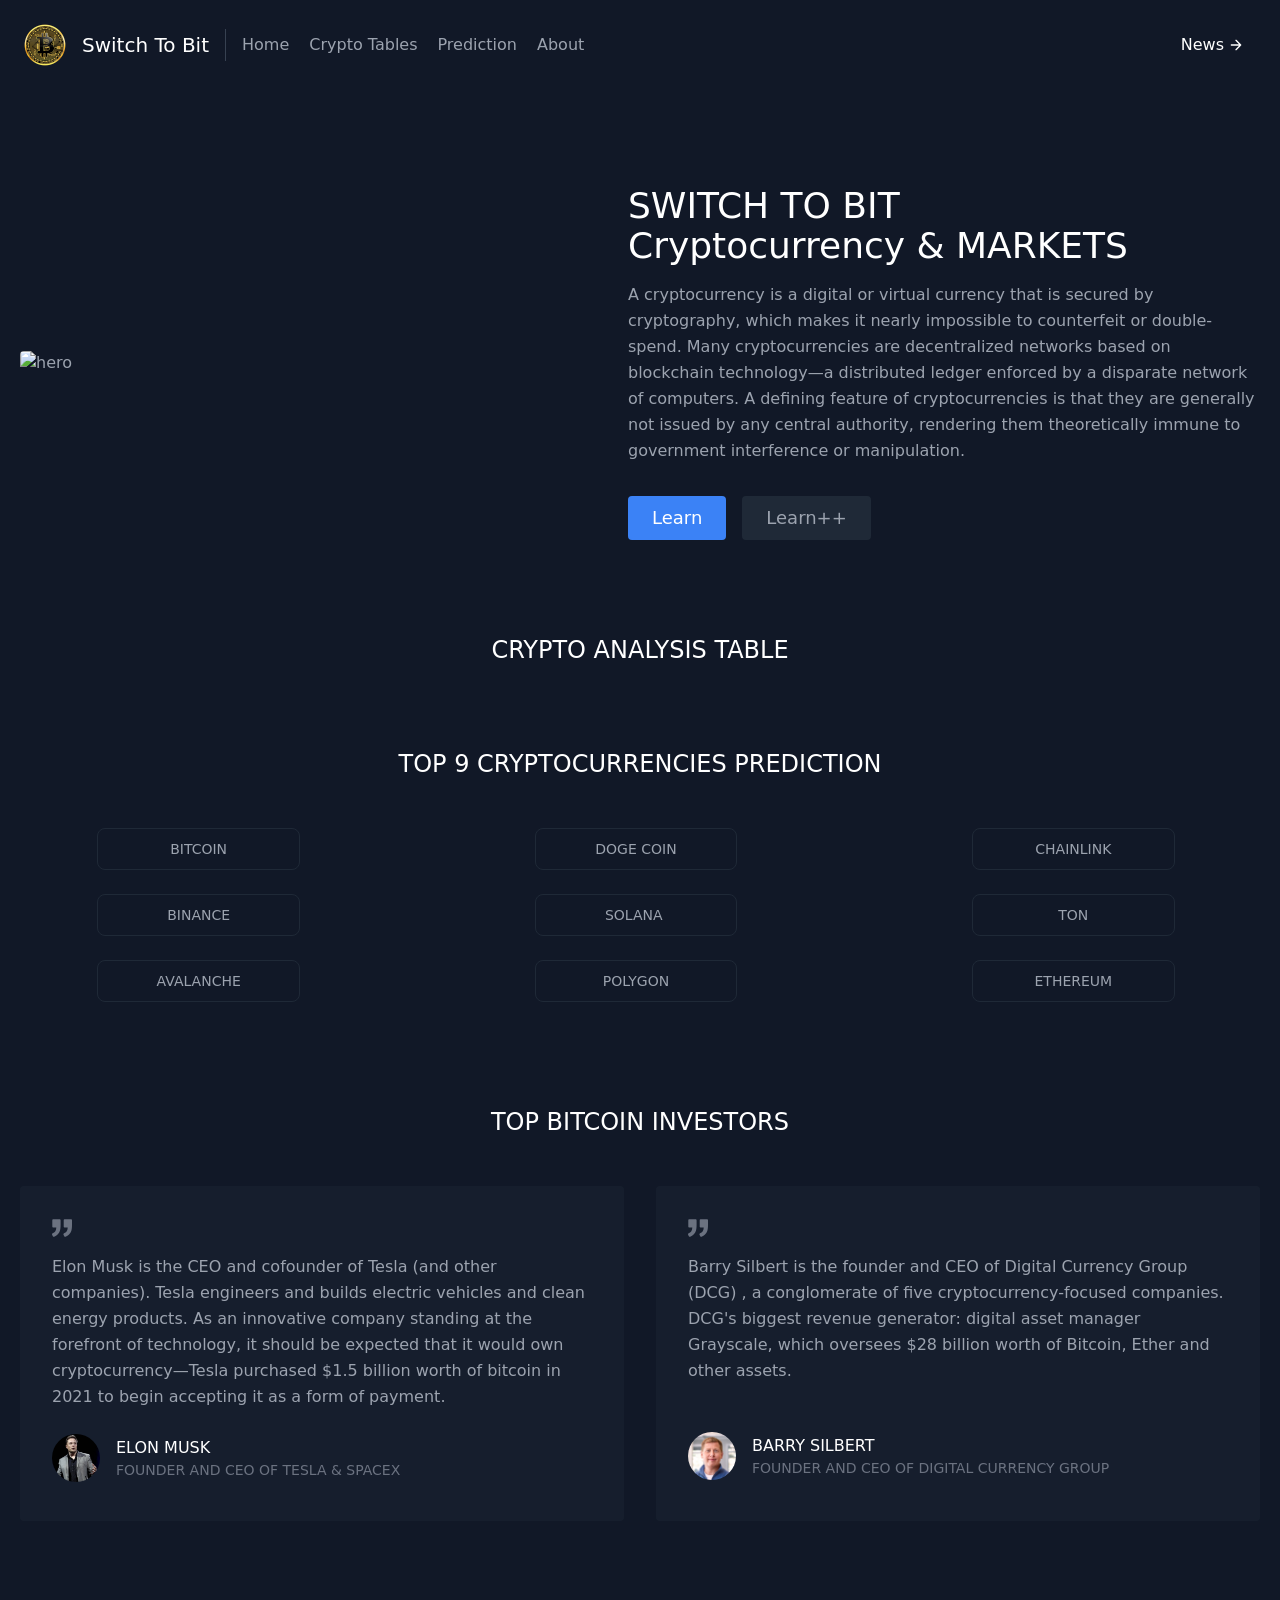
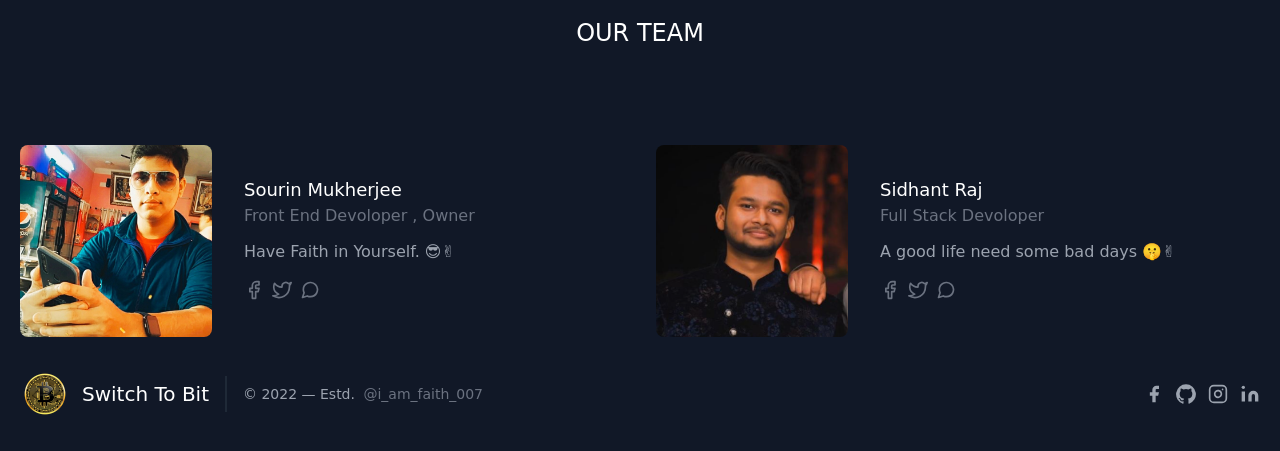
==== commit 8af79250: "Final" ====
--- a/index.html
+++ b/index.html
@@ -150,33 +150,32 @@
         <a href="assets/BTC.jpeg" target="_blank"
           class="w-32 md:w-1/2 text-gray-900 hover:text-white border border-gray-800 hover:bg-gray-900 focus:ring-4 focus:outline-none focus:ring-gray-300 font-medium rounded-lg text-sm px-5 py-2.5 text-center mr-2 mb-2 dark:border-gray-600 dark:text-gray-400 dark:hover:text-white dark:hover:bg-gray-600 dark:focus:ring-gray-800">BITCOIN</a> -->
 
-      <a href="https://drive.google.com/file/d/1UvDkEUCqZyLYcrhR_Qk9fVISIChuP7gV/view?usp=sharing" target="_blank"
+      <a href="Coins/btc.html" target="_blank"
         class="w-32 md:w-1/2 text-red-900 hover:text-white border border-gray-800 hover:bg-gray-900 focus:ring-4 md:focus:outline-none md:focus:ring-gray-300 font-medium rounded-lg text-sm px-5 py-2.5 text-center mr-2 mb-2 dark:border-gray-600 dark:text-gray-400 dark:hover:text-white dark:hover:bg-gray-600 dark:focus:ring-gray-800">BITCOIN</a>
 
-      <a href="https://drive.google.com/file/d/1gIsZeVryCmJ8XZ8Ol9YR2Y-sTwPhVtL6/view?usp=sharing" target="_blank"
+      <a href="Coins/doge.html" target="_blank"
         class="w-32 md:w-1/2 text-red-900 hover:text-white border border-gray-800 hover:bg-gray-900 focus:ring-4 md:focus:outline-none md:focus:ring-gray-300 font-medium rounded-lg text-sm px-5 py-2.5 text-center mr-2 mb-2 dark:border-gray-600 dark:text-gray-400 dark:hover:text-white dark:hover:bg-gray-600 dark:focus:ring-gray-800">DOGE
         COIN</a>
 
-      <a href="https://drive.google.com/file/d/1fK9-I_7ruB-VnK4qzZIvtpUBv5xUu3H1/view?usp=drive_link" target="_blank"
-        class="w-32 md:w-1/2 text-red-900 hover:text-white border border-gray-800 hover:bg-gray-900 focus:ring-4 md:focus:outline-none md:focus:ring-gray-300 font-medium rounded-lg text-sm px-5 py-2.5 text-center mr-2 mb-2 dark:border-gray-600 dark:text-gray-400 dark:hover:text-white dark:hover:bg-gray-600 dark:focus:ring-gray-800">SHIBA
-        INU</a>
-
-      <a href="https://drive.google.com/file/d/1jYtpLyT_CSMZ-zUG585Tu8FClBhuACdi/view?usp=sharing" target="_blank"
+      <a href="Coins/link.html" target="_blank"
+        class="w-32 md:w-1/2 text-red-900 hover:text-white border border-gray-800 hover:bg-gray-900 focus:ring-4 md:focus:outline-none md:focus:ring-gray-300 font-medium rounded-lg text-sm px-5 py-2.5 text-center mr-2 mb-2 dark:border-gray-600 dark:text-gray-400 dark:hover:text-white dark:hover:bg-gray-600 dark:focus:ring-gray-800">CHAINLINK</a>
+
+      <a href="Coins/bnb.html" target="_blank"
         class="w-32 md:w-1/2 text-red-900 hover:text-white border border-gray-800 hover:bg-gray-900 focus:ring-4 md:focus:outline-none md:focus:ring-gray-300 font-medium rounded-lg text-sm px-5 py-2.5 text-center mr-2 mb-2 dark:border-gray-600 dark:text-gray-400 dark:hover:text-white dark:hover:bg-gray-600 dark:focus:ring-gray-800">BINANCE</a>
 
-      <a href="https://drive.google.com/file/d/1YzeJeK8Pk2F9IP5_P8LdvI7tv0sBMgPo/view?usp=drive_link" target="_blank"
+      <a href="Coins/sol.html" target="_blank"
         class="w-32 md:w-1/2 text-red-900 hover:text-white border border-gray-800 hover:bg-gray-900 focus:ring-4 md:focus:outline-none md:focus:ring-gray-300 font-medium rounded-lg text-sm px-5 py-2.5 text-center mr-2 mb-2 dark:border-gray-600 dark:text-gray-400 dark:hover:text-white dark:hover:bg-gray-600 dark:focus:ring-gray-800">SOLANA&nbsp;</a>
 
-      <a href="https://drive.google.com/file/d/1WNjRGLb77Q3eXk5lKF4vJzFsdNaW8ZHZ/view?usp=drive_link" target="_blank"
-        class="w-32 md:w-1/2 text-red-900 hover:text-white border border-gray-800 hover:bg-gray-900 focus:ring-4 md:focus:outline-none md:focus:ring-gray-300 font-medium rounded-lg text-sm px-5 py-2.5 text-center mr-2 mb-2 dark:border-gray-600 dark:text-gray-400 dark:hover:text-white dark:hover:bg-gray-600 dark:focus:ring-gray-800">NEO</a>
-
-      <a href="https://drive.google.com/file/d/1T9Gl-DRowNn6Y7gnwyXaaVvvmn9NkkHV/view?usp=sharing" target="_blank"
-        class="w-32 md:w-1/2 text-red-900 hover:text-white border border-gray-800 hover:bg-gray-900 focus:ring-4 md:focus:outline-none md:focus:ring-gray-300 font-medium rounded-lg text-sm px-5 py-2.5 text-center mr-2 mb-2 dark:border-gray-600 dark:text-gray-400 dark:hover:text-white dark:hover:bg-gray-600 dark:focus:ring-gray-800">LITECOIN</a>
-
-      <a href="https://drive.google.com/file/d/1JuzhpcFXXJTt5CuhrKByp4IxUgYNLccU/view?usp=drive_link" target="_blank"
+      <a href="Coins/ton.html" target="_blank"
+        class="w-32 md:w-1/2 text-red-900 hover:text-white border border-gray-800 hover:bg-gray-900 focus:ring-4 md:focus:outline-none md:focus:ring-gray-300 font-medium rounded-lg text-sm px-5 py-2.5 text-center mr-2 mb-2 dark:border-gray-600 dark:text-gray-400 dark:hover:text-white dark:hover:bg-gray-600 dark:focus:ring-gray-800">TON</a>
+
+      <a href="Coins/avl.html" target="_blank"
+        class="w-32 md:w-1/2 text-red-900 hover:text-white border border-gray-800 hover:bg-gray-900 focus:ring-4 md:focus:outline-none md:focus:ring-gray-300 font-medium rounded-lg text-sm px-5 py-2.5 text-center mr-2 mb-2 dark:border-gray-600 dark:text-gray-400 dark:hover:text-white dark:hover:bg-gray-600 dark:focus:ring-gray-800">AVALANCHE</a>
+
+      <a href="Coins/poly.html" target="_blank"
         class="w-32 md:w-1/2 text-red-900 hover:text-white border border-gray-800 hover:bg-gray-900 focus:ring-4 md:focus:outline-none md:focus:ring-gray-300 font-medium rounded-lg text-sm px-5 py-2.5 text-center mr-2 mb-2 dark:border-gray-600 dark:text-gray-400 dark:hover:text-white dark:hover:bg-gray-600 dark:focus:ring-gray-800">POLYGON</a>
 
-      <a href="https://drive.google.com/file/d/1vmXEXycOxciVm5r8OCJfcQmqlCUxfHEH/view?usp=sharing" target="_blank"
+      <a href="Coins/eth.html" target="_blank"
         class="w-32 md:w-1/2 text-red-900 hover:text-white border border-gray-800 hover:bg-gray-900 focus:ring-4 md:focus:outline-none md:focus:ring-gray-300 font-medium rounded-lg text-sm px-5 py-2.5 text-center mr-2 mb-2 dark:border-gray-600 dark:text-gray-400 dark:hover:text-white dark:hover:bg-gray-600 dark:focus:ring-gray-800">ETHEREUM</a>
 
       <a href="https://drive.google.com/file/d/1ceuqGfHEqeqhDlTW8GTEJ2XK5YBLEUwj/view?usp=drive_link" target="_blank"
@@ -281,7 +280,7 @@
                     </path>
                   </svg>
                 </a>
-                <a class="ml-2 text-gray-500" style="user-select: auto;">
+                <a href="https://x.com/i_am_faith_007" target="_blank" class="ml-2 text-gray-500" style="user-select: auto;">
                   <svg fill="none" stroke="currentColor" stroke-linecap="round" stroke-linejoin="round" stroke-width="2"
                     class="w-5 h-5" viewBox="0 0 24 24" style="user-select: auto;">
                     <path
